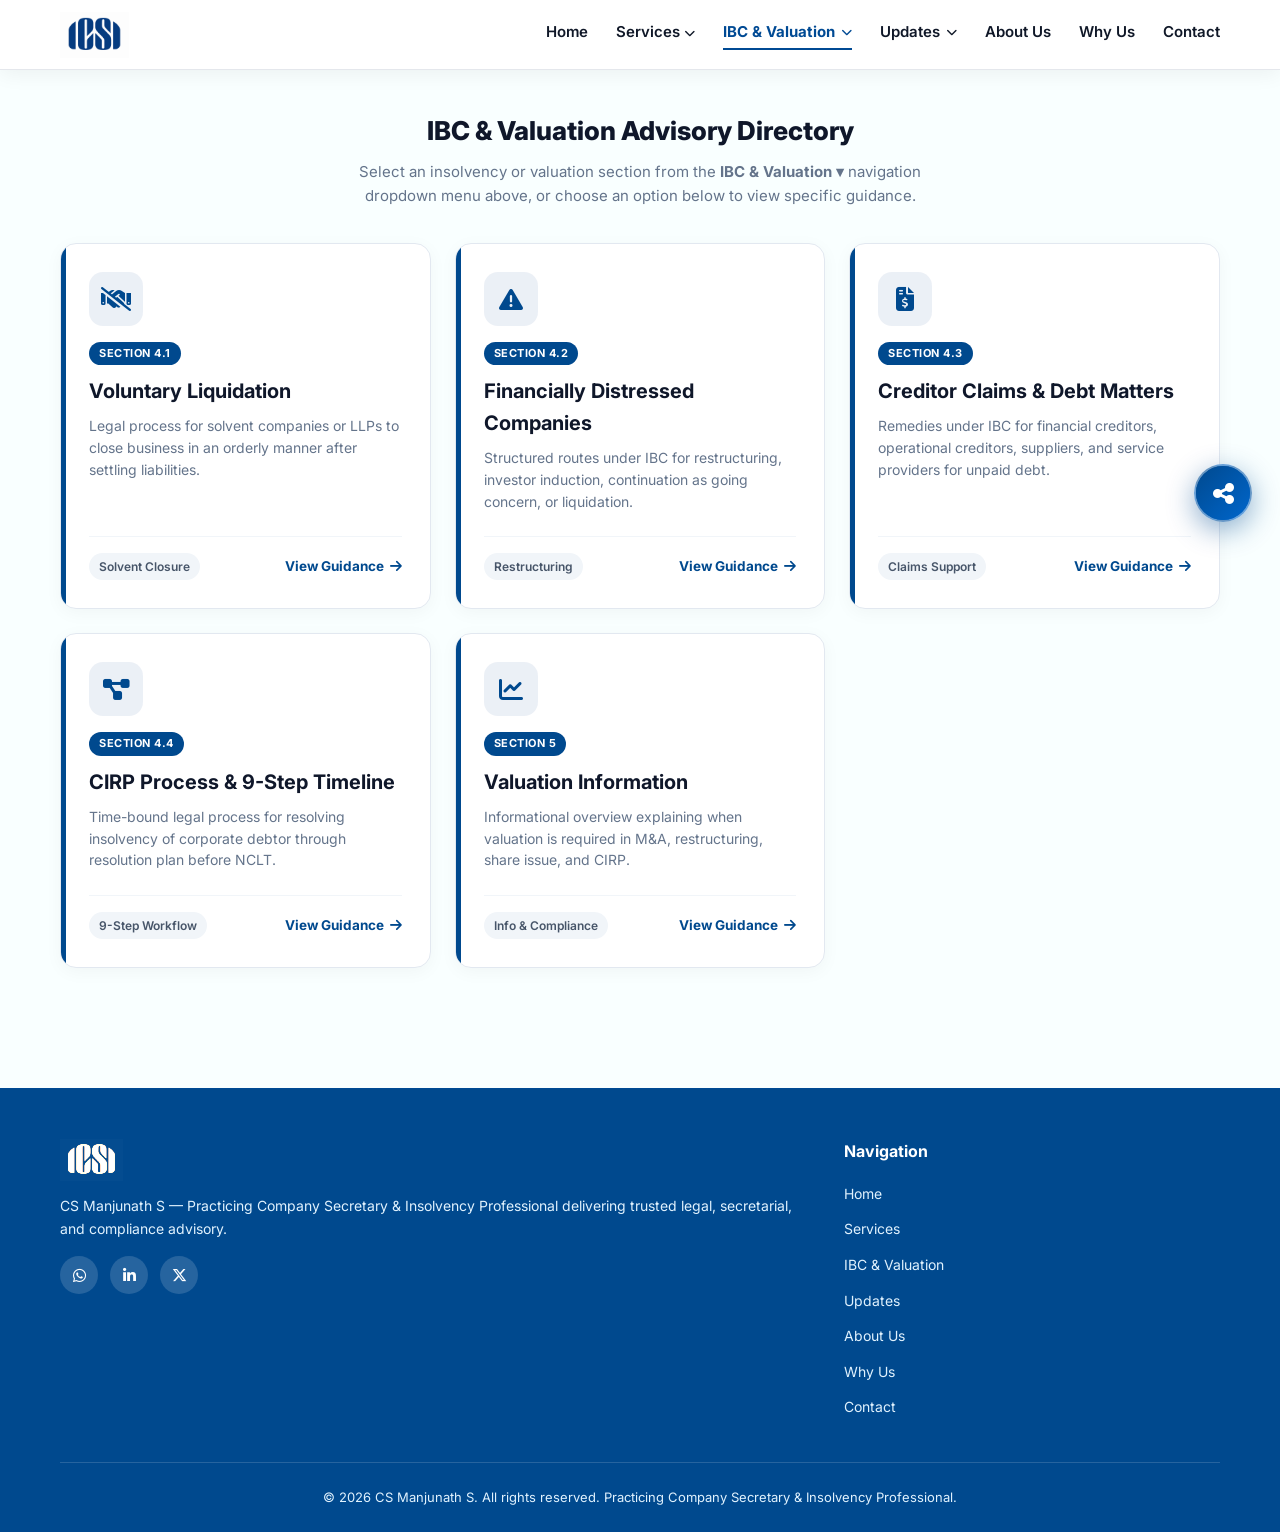
==== ibc-valuation.html @ 0bb74dea "Update About Us profile image with new professional photo and add Instagram link across floating FAB" ====
<!DOCTYPE html>
<html lang="en">
<head>
    <meta charset="UTF-8">
    <meta name="viewport" content="width=device-width, initial-scale=1.0">
    <title>IBC & Valuation | CS Manjunath S - Insolvency & Corporate Advisory</title>
    <!-- Font Awesome Icons -->
    <link rel="stylesheet" href="https://cdnjs.cloudflare.com/ajax/libs/font-awesome/6.4.0/css/all.min.css">
    <!-- Google Fonts (Inter) -->
    <link href="https://fonts.googleapis.com/css2?family=Inter:wght@400;500;600;700;800&display=swap" rel="stylesheet">
    <!-- External CSS -->
    <link rel="stylesheet" href="style.css">
</head>
<body id="top-anchor">

    <!-- Header Navigation -->
        <!-- Header Navigation -->
    <header>
        <div class="container nav-wrapper">
            <div class="logo" id="logoHomeBtn">
                <a href="index.html" id="logoLink">
                    <img src="ICSI_logo.PNG" alt="ICSI Logo" class="brand-logo-img">
                </a>
            </div>
            <ul class="nav-links" id="navLinks">
                <li><a href="index.html" class="">Home</a></li>
                <li class="nav-dropdown">
                    <a href="services.html" >Services <i class="fa-solid fa-chevron-down dropdown-arrow"></i></a>
                    <ul class="dropdown-menu">
                        <li class="has-nested">
                            <a href="services.html?part=part-1"><i class="fa-solid fa-rocket"></i> Part 1 - Start-ups and Incorporation <i class="fa-solid fa-chevron-right nested-arrow"></i></a>
                            <ul class="nested-sub-menu">
    <li><a href="services.html?part=part-1&service=sole-proprietorship">Sole Proprietorship</a></li>
    <li><a href="services.html?part=part-1&service=partnership-firm">Partnership Firm</a></li>
    <li><a href="services.html?part=part-1&service=limited-liability-partnership-llp">Limited Liability Partnership (LLP)</a></li>
    <li><a href="services.html?part=part-1&service=private-limited-company">Private Limited Company</a></li>
    <li><a href="services.html?part=part-1&service=public-limited-company">Public Limited Company</a></li>
    <li><a href="services.html?part=part-1&service=one-person-company-opc">One Person Company (OPC)</a></li>
    <li><a href="services.html?part=part-1&service=section-8-company-ngo">Section 8 Company (NGO)</a></li>
    <li><a href="services.html?part=part-1&service=trust">Trust</a></li>
    <li><a href="services.html?part=part-1&service=producer-company">PRODUCER COMPANY</a></li>
    <li><a href="services.html?part=part-1&service=indian-subsidiary-company">INDIAN SUBSIDIARY COMPANY</a></li>
</ul>

                        </li>
                        <li class="has-nested">
                            <a href="services.html?part=part-2"><i class="fa-solid fa-arrows-rotate"></i> Part 2 - Business Conversion <i class="fa-solid fa-chevron-right nested-arrow"></i></a>
                            <ul class="nested-sub-menu">
    <li><a href="services.html?part=part-2&service=proprietorship-to-opc-one-person-company">Proprietorship to OPC (One Person Company)</a></li>
    <li><a href="services.html?part=part-2&service=partnership-firm-to-llp">Partnership Firm to LLP</a></li>
    <li><a href="services.html?part=part-2&service=partnership-firm-to-private-limited-company">Partnership Firm to Private Limited Company</a></li>
    <li><a href="services.html?part=part-2&service=llp-to-private-limited-company">LLP to Private Limited Company</a></li>
    <li><a href="services.html?part=part-2&service=private-limited-company-to-public-limited-company">Private Limited Company to Public Limited Company</a></li>
</ul>

                        </li>
                        <li class="has-nested">
                            <a href="services.html?part=part-3"><i class="fa-solid fa-id-card"></i> Part 3 - Registrations <i class="fa-solid fa-chevron-right nested-arrow"></i></a>
                            <ul class="nested-sub-menu">
    <li><a href="services.html?part=part-3&service=gst-registration-including-amendments-lut">GST Registration (Including Amendments & LUT)</a></li>
    <li><a href="services.html?part=part-3&service=iec-code-import-export-code">IEC Code (Import Export Code)</a></li>
    <li><a href="services.html?part=part-3&service=trademark-registration">Trademark Registration</a></li>
    <li><a href="services.html?part=part-3&service=esi-registration">ESI Registration</a></li>
    <li><a href="services.html?part=part-3&service=pf-registration">PF Registration</a></li>
    <li><a href="services.html?part=part-3&service=professional-tax-registration">Professional Tax Registration</a></li>
    <li><a href="services.html?part=part-3&service=12a-registration">12A Registration</a></li>
    <li><a href="services.html?part=part-3&service=80g-registration">80G Registration</a></li>
    <li><a href="services.html?part=part-3&service=ngo-darpan-registration">NGO Darpan Registration</a></li>
    <li><a href="services.html?part=part-3&service=shops-establishment-registration">Shops & Establishment Registration</a></li>
    <li><a href="services.html?part=part-3&service=udyam-registration-msme">Udyam Registration (MSME)</a></li>
    <li><a href="services.html?part=part-3&service=trade-license">Trade License</a></li>
    <li><a href="services.html?part=part-3&service=legal-entity-identifier-lei">Legal Entity Identifier (LEI)</a></li>
    <li><a href="services.html?part=part-3&service=iso-registration">ISO Registration</a></li>
</ul>

                        </li>
                        <li class="has-nested">
                            <a href="services.html?part=part-4"><i class="fa-solid fa-briefcase"></i> Part 4 - Corporate Advisory Services <i class="fa-solid fa-chevron-right nested-arrow"></i></a>
                            <ul class="nested-sub-menu">
    <li><a href="services.html?part=part-4&service=secretarial-audit-legal-due-diligence">Secretarial Audit & Legal Due Diligence</a></li>
    <li><a href="services.html?part=part-4&service=board-general-meeting-advisory">Board & General Meeting Advisory</a></li>
    <li><a href="services.html?part=part-4&service=corporate-governance-policy-drafting">Corporate Governance & Policy Drafting</a></li>
</ul>

                        </li>
                        <li class="has-nested">
                            <a href="services.html?part=part-5"><i class="fa-solid fa-calendar-check"></i> Part 5 - MCA Event-Based Services <i class="fa-solid fa-chevron-right nested-arrow"></i></a>
                            <ul class="nested-sub-menu">
    <li><a href="services.html?part=part-5&service=appointment-of-director">Appointment of Director</a></li>
    <li><a href="services.html?part=part-5&service=removal-of-director">Removal of Director</a></li>
    <li><a href="services.html?part=part-5&service=auditor-appointment">Auditor Appointment</a></li>
    <li><a href="services.html?part=part-5&service=auditor-removal">Auditor Removal</a></li>
    <li><a href="services.html?part=part-5&service=annual-filing-aoc-4-mgt-7-mgt-7a">Annual Filing – AOC-4, MGT-7 & MGT-7A</a></li>
    <li><a href="services.html?part=part-5&service=increase-in-authorised-capital">Increase in Authorised Capital</a></li>
    <li><a href="services.html?part=part-5&service=dpt-3-filing">DPT-3 Filing</a></li>
    <li><a href="services.html?part=part-5&service=llp-form-11-llp-form-8">LLP Form 11 & LLP Form 8</a></li>
    <li><a href="services.html?part=part-5&service=dormant-status">Dormant Status</a></li>
    <li><a href="services.html?part=part-5&service=share-transfer-transmission">Share Transfer & Transmission</a></li>
    <li><a href="services.html?part=part-5&service=dematerialisation-demat-of-shares">Dematerialisation (Demat) of Shares</a></li>
    <li><a href="services.html?part=part-5&service=name-change-of-company">Name Change of Company</a></li>
    <li><a href="services.html?part=part-5&service=registered-office-change">Registered Office Change</a></li>
    <li><a href="services.html?part=part-5&service=din-dir-3-kyc-e-kyc">DIN & DIR-3 KYC / e-KYC</a></li>
</ul>

                        </li>
                    </ul>
                </li>
                <li class="nav-dropdown">
                    <a href="ibc-valuation.html" class="dropdown-toggle active-nav">IBC & Valuation <i class="fa-solid fa-chevron-down dropdown-arrow"></i></a>
                    <ul class="dropdown-menu">
                        <li><a href="ibc-valuation.html?sec=voluntary-liquidation"><i class="fa-solid fa-handshake-slash"></i> Voluntary Liquidation</a></li>
                        <li><a href="ibc-valuation.html?sec=distressed-companies"><i class="fa-solid fa-triangle-exclamation"></i> Financially Distressed Companies</a></li>
                        <li><a href="ibc-valuation.html?sec=creditor-claims"><i class="fa-solid fa-file-invoice-dollar"></i> Creditor Claims & Debt Matters</a></li>
                        <li><a href="ibc-valuation.html?sec=cirp-process"><i class="fa-solid fa-diagram-project"></i> CIRP Process & Timeline</a></li>
                        <li><a href="ibc-valuation.html?sec=valuation-info"><i class="fa-solid fa-chart-line"></i> Valuation Information</a></li>
                    </ul>
                </li>
                <li class="nav-dropdown">
                    <a href="updates.html" class="dropdown-toggle">Updates <i class="fa-solid fa-chevron-down dropdown-arrow"></i></a>
                    <ul class="dropdown-menu">
                        <li><a href="updates.html?cat=mca"><i class="fa-solid fa-building"></i> Companies Act & MCA Updates</a></li>
                        <li><a href="updates.html?cat=llp"><i class="fa-solid fa-handshake"></i> LLP Compliance Updates</a></li>
                        <li><a href="updates.html?cat=ibc"><i class="fa-solid fa-gavel"></i> IBC & IBBI Circulars</a></li>
                        <li><a href="updates.html?cat=rera"><i class="fa-solid fa-city"></i> RERA Updates</a></li>
                        <li><a href="updates.html?cat=annual"><i class="fa-solid fa-calendar-days"></i> Director & Annual Compliance</a></li>
                    </ul>
                </li>
                <li><a href="index.html#about">About Us</a></li>
                <li><a href="index.html#why-us">Why Us</a></li>
                <li><a href="index.html#contact">Contact</a></li>
            </ul>
            <div class="menu-toggle" id="menuToggle">
                <i class="fa-solid fa-bars"></i>
            </div>
        </div>
    </header>

    <!-- Main Content Container (No Hero Banner) -->
    <main class="container services-main-container" style="padding-top: 40px;">

        <!-- Initial IBC Section Selection Landing View -->
        <section class="initial-categories-view" id="initialIbcView">
            <div class="category-selection-header">
                <h2>IBC & Valuation Advisory Directory</h2>
                <p>Select an insolvency or valuation section from the <strong>IBC & Valuation ▾</strong> navigation dropdown menu above, or choose an option below to view specific guidance.</p>
            </div>

            <div class="category-cards-grid">
                <div class="category-select-card" data-target-ibc="voluntary-liquidation">
                    <div class="cat-card-icon"><i class="fa-solid fa-handshake-slash"></i></div>
                    <span class="cat-card-badge">Section 4.1</span>
                    <h3>Voluntary Liquidation</h3>
                    <p>Legal process for solvent companies or LLPs to close business in an orderly manner after settling liabilities.</p>
                    <div class="cat-card-action">
                        <span class="cat-count-pill">Solvent Closure</span>
                        <span class="cat-view-btn">View Guidance <i class="fa-solid fa-arrow-right"></i></span>
                    </div>
                </div>

                <div class="category-select-card" data-target-ibc="distressed-companies">
                    <div class="cat-card-icon"><i class="fa-solid fa-triangle-exclamation"></i></div>
                    <span class="cat-card-badge">Section 4.2</span>
                    <h3>Financially Distressed Companies</h3>
                    <p>Structured routes under IBC for restructuring, investor induction, continuation as going concern, or liquidation.</p>
                    <div class="cat-card-action">
                        <span class="cat-count-pill">Restructuring</span>
                        <span class="cat-view-btn">View Guidance <i class="fa-solid fa-arrow-right"></i></span>
                    </div>
                </div>

                <div class="category-select-card" data-target-ibc="creditor-claims">
                    <div class="cat-card-icon"><i class="fa-solid fa-file-invoice-dollar"></i></div>
                    <span class="cat-card-badge">Section 4.3</span>
                    <h3>Creditor Claims & Debt Matters</h3>
                    <p>Remedies under IBC for financial creditors, operational creditors, suppliers, and service providers for unpaid debt.</p>
                    <div class="cat-card-action">
                        <span class="cat-count-pill">Claims Support</span>
                        <span class="cat-view-btn">View Guidance <i class="fa-solid fa-arrow-right"></i></span>
                    </div>
                </div>

                <div class="category-select-card" data-target-ibc="cirp-process">
                    <div class="cat-card-icon"><i class="fa-solid fa-diagram-project"></i></div>
                    <span class="cat-card-badge">Section 4.4</span>
                    <h3>CIRP Process & 9-Step Timeline</h3>
                    <p>Time-bound legal process for resolving insolvency of corporate debtor through resolution plan before NCLT.</p>
                    <div class="cat-card-action">
                        <span class="cat-count-pill">9-Step Workflow</span>
                        <span class="cat-view-btn">View Guidance <i class="fa-solid fa-arrow-right"></i></span>
                    </div>
                </div>

                <div class="category-select-card" data-target-ibc="valuation-info">
                    <div class="cat-card-icon"><i class="fa-solid fa-chart-line"></i></div>
                    <span class="cat-card-badge">Section 5</span>
                    <h3>Valuation Information</h3>
                    <p>Informational overview explaining when valuation is required in M&A, restructuring, share issue, and CIRP.</p>
                    <div class="cat-card-action">
                        <span class="cat-count-pill">Info & Compliance</span>
                        <span class="cat-view-btn">View Guidance <i class="fa-solid fa-arrow-right"></i></span>
                    </div>
                </div>
            </div>
        </section>

        <!-- Selected IBC Section View Container -->
        <div class="category-services-wrapper" id="ibcServicesWrapper">
            <div class="category-nav-bar-top" id="ibcNavTop" style="display:none; margin-bottom: 24px;">
                <button class="btn btn-outline" id="backToIbcCategoriesBtn">
                    <i class="fa-solid fa-arrow-left"></i> View All IBC & Valuation Sections
                </button>
            </div>

            <!-- 4.1 Voluntary Liquidation -->
            <section class="ibc-card-section ibc-view-group" id="voluntary-liquidation" style="display: none;">
                <div class="ibc-section-header">
                    <div class="ibc-icon-box"><i class="fa-solid fa-handshake-slash"></i></div>
                    <div>
                        <span class="part-badge-tag">Section 4.1</span>
                        <h2>Voluntary Liquidation</h2>
                        <p>Voluntary liquidation is a legal process through which a solvent company or LLP may close its business in an orderly manner after settling or making provision for its liabilities.</p>
                    </div>
                </div>

                <div class="ibc-content-box">
                    <h4><i class="fa-solid fa-user-shield"></i> Professional Support May Include:</h4>
                    <ul class="ibc-feature-list">
                        <li><i class="fa-solid fa-circle-check"></i> Preliminary review of the entity and its financial position</li>
                        <li><i class="fa-solid fa-circle-check"></i> Review of assets, liabilities and creditor information</li>
                        <li><i class="fa-solid fa-circle-check"></i> Preparation of Board, members and statutory documents</li>
                        <li><i class="fa-solid fa-circle-check"></i> Drafting of resolutions and declarations</li>
                        <li><i class="fa-solid fa-circle-check"></i> Conduct and process support in accordance with the applicable framework</li>
                        <li><i class="fa-solid fa-circle-check"></i> Assistance until dissolution and closure</li>
                    </ul>
                    <div class="ibc-action-bar">
                        <a href="https://wa.me/919964307595?text=Hello%20Sir,%20I%20visited%20your%20website%20and%20would%20like%20assistance%20regarding%20Voluntary%20Liquidation.%20Kindly%20contact%20me." target="_blank" class="btn btn-whatsapp">
                            <i class="fa-brands fa-whatsapp"></i> Inquire on WhatsApp
                        </a>
                    </div>
                </div>
            </section>

            <!-- 4.2 Financially Distressed Companies -->
            <section class="ibc-card-section ibc-view-group" id="distressed-companies" style="display: none;">
                <div class="ibc-section-header">
                    <div class="ibc-icon-box"><i class="fa-solid fa-triangle-exclamation"></i></div>
                    <div>
                        <span class="part-badge-tag">Section 4.2</span>
                        <h2>Financially Distressed Companies</h2>
                        <p>A company may face financial distress because of business losses, loan defaults, poor cash flow, unpaid creditors or operational difficulties. The IBC framework may provide a structured route for resolution, restructuring, induction of investors, continuation as a going concern or orderly liquidation.</p>
                    </div>
                </div>

                <div class="ibc-content-box">
                    <h4><i class="fa-solid fa-user-shield"></i> Professional Support May Include:</h4>
                    <ul class="ibc-feature-list">
                        <li><i class="fa-solid fa-circle-check"></i> Preliminary review of the financial position</li>
                        <li><i class="fa-solid fa-circle-check"></i> Review of debts, defaults and corporate records</li>
                        <li><i class="fa-solid fa-circle-check"></i> Assistance during the insolvency-resolution process</li>
                        <li><i class="fa-solid fa-circle-check"></i> Coordination with creditors and stakeholders</li>
                        <li><i class="fa-solid fa-circle-check"></i> Corporate-compliance support during and after resolution</li>
                    </ul>
                    <div class="ibc-action-bar">
                        <a href="https://wa.me/919964307595?text=Hello%20Sir,%20I%20visited%20your%20website%20and%20would%20like%20assistance%20regarding%20Financially%20Distressed%20Companies.%20Kindly%20contact%20me." target="_blank" class="btn btn-whatsapp">
                            <i class="fa-brands fa-whatsapp"></i> Inquire on WhatsApp
                        </a>
                    </div>
                </div>
            </section>

            <!-- 4.3 Creditor Claims and Corporate Debt Matters -->
            <section class="ibc-card-section ibc-view-group" id="creditor-claims" style="display: none;">
                <div class="ibc-section-header">
                    <div class="ibc-icon-box"><i class="fa-solid fa-file-invoice-dollar"></i></div>
                    <div>
                        <span class="part-badge-tag">Section 4.3</span>
                        <h2>Creditor Claims and Corporate Debt Matters</h2>
                        <p>Eligible financial creditors, operational creditors, suppliers and service providers may examine remedies under the IBC when a corporate debt remains unpaid. Applicability depends on the nature of debt, default, documents, disputes and legal requirements.</p>
                    </div>
                </div>

                <div class="ibc-content-box">
                    <h4><i class="fa-solid fa-user-shield"></i> Professional Support May Include:</h4>
                    <ul class="ibc-feature-list">
                        <li><i class="fa-solid fa-circle-check"></i> Review of agreements, invoices, ledgers and correspondence</li>
                        <li><i class="fa-solid fa-circle-check"></i> Examination of debt and default records</li>
                        <li><i class="fa-solid fa-circle-check"></i> Assistance with demand-related documentation</li>
                        <li><i class="fa-solid fa-circle-check"></i> Preparation and verification of creditor claims</li>
                        <li><i class="fa-solid fa-circle-check"></i> Process support for insolvency applications</li>
                        <li><i class="fa-solid fa-circle-check"></i> Assistance with settlement or withdrawal documentation</li>
                    </ul>
                    <div class="ibc-action-bar">
                        <a href="https://wa.me/919964307595?text=Hello%20Sir,%20I%20visited%20your%20website%20and%20would%20like%20assistance%20regarding%20Creditor%20Claims%20and%20Corporate%20Debt%20Matters.%20Kindly%20contact%20me." target="_blank" class="btn btn-whatsapp">
                            <i class="fa-brands fa-whatsapp"></i> Inquire on WhatsApp
                        </a>
                    </div>
                </div>
            </section>

            <!-- 4.4 Corporate Insolvency Resolution Process (CIRP) -->
            <section class="ibc-card-section ibc-view-group" id="cirp-process" style="display: none;">
                <div class="ibc-section-header">
                    <div class="ibc-icon-box"><i class="fa-solid fa-diagram-project"></i></div>
                    <div>
                        <span class="part-badge-tag">Section 4.4</span>
                        <h2>Corporate Insolvency Resolution Process (CIRP)</h2>
                        <p>CIRP is a time-bound legal process for resolving the insolvency of a corporate debtor through a resolution plan, restructuring or other lawful outcome. Where resolution is unsuccessful, liquidation may follow.</p>
                    </div>
                </div>

                <div class="ibc-content-box">
                    <h4><i class="fa-solid fa-user-shield"></i> Professional Support May Include:</h4>
                    <ul class="ibc-feature-list" style="margin-bottom: 24px;">
                        <li><i class="fa-solid fa-circle-check"></i> Preliminary case and document review</li>
                        <li><i class="fa-solid fa-circle-check"></i> Compilation of supporting records</li>
                        <li><i class="fa-solid fa-circle-check"></i> Application and reply documentation support</li>
                        <li><i class="fa-solid fa-circle-check"></i> Preparation and verification of creditor claims</li>
                        <li><i class="fa-solid fa-circle-check"></i> Assistance to corporate debtors, creditors and stakeholders</li>
                        <li><i class="fa-solid fa-circle-check"></i> Corporate and ROC compliance support after resolution</li>
                    </ul>

                    <h4 style="margin-bottom: 16px; color: var(--blue-primary);"><i class="fa-solid fa-timeline"></i> Brief CIRP Steps Overview:</h4>
                    <div class="cirp-timeline">
                        <div class="timeline-step">
                            <div class="step-number">1</div>
                            <div class="step-content">
                                <h5>Identification of Debt & Default</h5>
                                <p>Verification of financial or operational debt default and legal eligibility.</p>
                            </div>
                        </div>
                        <div class="timeline-step">
                            <div class="step-number">2</div>
                            <div class="step-content">
                                <h5>Issue of Demand Notice</h5>
                                <p>Issuance of statutory Form 3/Form 4 demand notice by operational creditor, where applicable.</p>
                            </div>
                        </div>
                        <div class="timeline-step">
                            <div class="step-number">3</div>
                            <div class="step-content">
                                <h5>Application Filing before NCLT</h5>
                                <p>Preparation and filing of CIRP application under Section 7, 9 or 10 before NCLT bench.</p>
                            </div>
                        </div>
                        <div class="timeline-step">
                            <div class="step-number">4</div>
                            <div class="step-content">
                                <h5>Admission & IRP Appointment</h5>
                                <p>Order of admission by NCLT, initiation of moratorium, and appointment of Interim Resolution Professional (IRP).</p>
                            </div>
                        </div>
                        <div class="timeline-step">
                            <div class="step-number">5</div>
                            <div class="step-content">
                                <h5>Public Announcement & Claims</h5>
                                <p>Public announcement inviting claims from financial, operational, employee, and statutory creditors.</p>
                            </div>
                        </div>
                        <div class="timeline-step">
                            <div class="step-number">6</div>
                            <div class="step-content">
                                <h5>Constitution of CoC</h5>
                                <p>Verification of claims and formal constitution of the Committee of Creditors (CoC).</p>
                            </div>
                        </div>
                        <div class="timeline-step">
                            <div class="step-number">7</div>
                            <div class="step-content">
                                <h5>Invitation of Resolution Plans</h5>
                                <p>Issuance of Expression of Interest (EOI) and evaluation of resolution plans submitted by prospective resolution applicants.</p>
                            </div>
                        </div>
                        <div class="timeline-step">
                            <div class="step-number">8</div>
                            <div class="step-content">
                                <h5>Approval of Resolution Plan</h5>
                                <p>Voting and approval of resolution plan by CoC, followed by sanction from Adjudicating Authority (NCLT).</p>
                            </div>
                        </div>
                        <div class="timeline-step">
                            <div class="step-number">9</div>
                            <div class="step-content">
                                <h5>Liquidation (Where Applicable)</h5>
                                <p>Initiation of liquidation process if resolution plan is not approved or is unsuccessful.</p>
                            </div>
                        </div>
                    </div>

                    <div class="ibc-action-bar" style="margin-top: 24px;">
                        <a href="https://wa.me/919964307595?text=Hello%20Sir,%20I%20visited%20your%20website%20and%20would%20like%20assistance%20regarding%20Corporate%20Insolvency%20Resolution%20Process%20(CIRP).%20Kindly%20contact%20me." target="_blank" class="btn btn-whatsapp">
                            <i class="fa-brands fa-whatsapp"></i> Inquire on WhatsApp
                        </a>
                    </div>
                </div>
            </section>

            <!-- 5. Valuation - Information Only -->
            <section class="ibc-card-section ibc-view-group" id="valuation-info" style="display: none;">
                <div class="ibc-section-header">
                    <div class="ibc-icon-box"><i class="fa-solid fa-chart-line"></i></div>
                    <div>
                        <span class="part-badge-tag">Section 5</span>
                        <h2>Valuation — Information Only</h2>
                        <p>Valuation helps determine the reasonable value of a business, shares, securities or assets for legal, financial and commercial decision-making. It may be relevant in insolvency, liquidation, restructuring, fundraising, issue or transfer of shares, mergers, acquisitions, joint ventures, business expansion and investor induction.</p>
                    </div>
                </div>

                <div class="ibc-content-box">
                    <h4><i class="fa-solid fa-list-check"></i> Situations Where Valuation May Be Required:</h4>
                    <ul class="ibc-feature-grid">
                        <li><i class="fa-solid fa-angle-right bullet-icon"></i> Corporate Insolvency Resolution Process</li>
                        <li><i class="fa-solid fa-angle-right bullet-icon"></i> Liquidation and voluntary liquidation</li>
                        <li><i class="fa-solid fa-angle-right bullet-icon"></i> Sale or realisation of assets</li>
                        <li><i class="fa-solid fa-angle-right bullet-icon"></i> Evaluation of resolution plans</li>
                        <li><i class="fa-solid fa-angle-right bullet-icon"></i> Business restructuring</li>
                        <li><i class="fa-solid fa-angle-right bullet-icon"></i> Merger or acquisition</li>
                        <li><i class="fa-solid fa-angle-right bullet-icon"></i> Issue or transfer of shares</li>
                        <li><i class="fa-solid fa-angle-right bullet-icon"></i> Preferential allotment and private placement</li>
                        <li><i class="fa-solid fa-angle-right bullet-icon"></i> Start-up fundraising and investor induction</li>
                        <li><i class="fa-solid fa-angle-right bullet-icon"></i> Business expansion and joint ventures</li>
                        <li><i class="fa-solid fa-angle-right bullet-icon"></i> Promoter or shareholder restructuring</li>
                    </ul>

                    <!-- Mandatory Compliance Box -->
                    <div class="compliance-disclaimer-box">
                        <div class="disclaimer-header">
                            <i class="fa-solid fa-shield-halved"></i>
                            <h5>Mandatory Compliance Notice</h5>
                        </div>
                        <p>This section is provided strictly for general informational purposes. The website does not state or imply that CS Manjunath S is a Registered Valuer, undertakes statutory valuation, prepares valuation reports, certifies value, or offers valuation as an independent professional service.</p>
                    </div>

                    <div class="ibc-action-bar" style="margin-top: 24px;">
                        <a href="https://wa.me/919964307595?text=Hello%20Sir,%20I%20visited%20your%20website%20and%20would%20like%20assistance%20regarding%20Applicable%20Corporate%20Process.%20Kindly%20contact%20me." target="_blank" class="btn btn-whatsapp" style="background: var(--blue-primary); border-color: var(--blue-primary);">
                            <i class="fa-brands fa-whatsapp"></i> Enquire About the Applicable Corporate Process
                        </a>
                    </div>
                </div>
            </section>
        </div>

    </main>

    <!-- Footer -->
    <footer>
        <div class="container">
            <div class="footer-grid">
                <div class="footer-brand">
                    <img src="ICSI_logo.PNG" alt="ICSI Logo" class="footer-logo-img">
                    <p style="margin-top: 14px;">CS Manjunath S — Practicing Company Secretary & Insolvency Professional delivering trusted legal, secretarial, and compliance advisory.</p>
                    <div class="social-links">
                        <a href="https://wa.me/919964307595?text=Hello%20Sir,%20I%20visited%20your%20website%20and%20would%20like%20assistance.%20Kindly%20contact%20me." target="_blank" class="social-icon" title="WhatsApp"><i class="fa-brands fa-whatsapp"></i></a>
                        <a href="#" class="social-icon" title="LinkedIn"><i class="fa-brands fa-linkedin-in"></i></a>
                        <a href="#" class="social-icon" title="Twitter"><i class="fa-brands fa-x-twitter"></i></a>
                    </div>
                </div>

                <div>
                    <h4 style="margin-bottom: 16px; font-size: 16px; text-align: left; color: white;">Navigation</h4>
                    <ul class="footer-links">
                        <li><a href="index.html">Home</a></li>
                        <li><a href="services.html">Services</a></li>
                        <li><a href="ibc-valuation.html">IBC & Valuation</a></li>
                        <li><a href="updates.html">Updates</a></li>
                        <li><a href="index.html#about">About Us</a></li>
                        <li><a href="index.html#why-us">Why Us</a></li>
                        <li><a href="index.html#contact">Contact</a></li>
                    </ul>
                </div>
            </div>

            <div class="footer-bottom">
                &copy; 2026 CS Manjunath S. All rights reserved. Practicing Company Secretary & Insolvency Professional.
            </div>
        </div>
    </footer>

    <!-- Floating Social Media FAB Popup -->
    <div class="social-fab-container" id="socialFab">
        <div class="social-fab-items" id="socialFabItems">
            <a href="https://wa.me/919964307595?text=Hello%20Sir,%20I%20visited%20your%20website%20and%20would%20like%20assistance.%20Kindly%20contact%20me." target="_blank" class="fab-item fab-whatsapp" title="WhatsApp">
                <i class="fa-brands fa-whatsapp"></i>
            </a>
            <a href="https://www.instagram.com/manjuacs33?igsh=MTY2Y3MxbTcycDkwYg==" target="_blank" class="fab-item fab-instagram" title="Instagram"><i class="fa-brands fa-instagram"></i></a>
            <a href="#" class="fab-item fab-facebook" title="Facebook"><i class="fa-brands fa-facebook-f"></i></a>
            <a href="#" class="fab-item fab-linkedin" title="LinkedIn"><i class="fa-brands fa-linkedin-in"></i></a>
            <a href="#" class="fab-item fab-youtube" title="YouTube"><i class="fa-brands fa-youtube"></i></a>
            <a href="#" class="fab-item fab-x" title="X (Twitter)"><i class="fa-brands fa-x-twitter"></i></a>
        </div>
        <button class="fab-toggle" id="fabToggleBtn" aria-label="Social Media Links">
            <i class="fa-solid fa-share-nodes fab-icon-open"></i>
            <i class="fa-solid fa-xmark fab-icon-close"></i>
        </button>
    </div>

    <!-- WhatsApp Quick Enquiry Form Modal -->
    <div class="modal-overlay" id="whatsappModal">
        <div class="modal-card">
            <button class="modal-close-btn" id="closeModalBtn">&times;</button>
            <div class="modal-header">
                <i class="fa-brands fa-whatsapp modal-wa-icon"></i>
                <h3>Quick WhatsApp Enquiry</h3>
                <p>Fill out the form below to connect directly with CS Manjunath S</p>
            </div>
            <form id="whatsappForm">
                <div class="form-group">
                    <label for="waName">Full Name *</label>
                    <input type="text" id="waName" placeholder="Enter your full name" required>
                </div>
                <div class="form-group">
                    <label for="waMobile">Mobile Number *</label>
                    <input type="tel" id="waMobile" placeholder="Enter 10-digit mobile number" required>
                </div>
                <div class="form-group">
                    <label for="waEmail">Email Address</label>
                    <input type="email" id="waEmail" placeholder="Enter your email address">
                </div>
                <div class="form-group">
                    <label for="waService">Service Required *</label>
                    <select id="waService" required>
                        <option value="Start-ups and Incorporation">Start-ups & Incorporation</option>
                        <option value="Business Conversion">Business Conversion</option>
                        <option value="Statutory Registrations">Statutory Registrations</option>
                        <option value="Corporate & Special Advisory">Corporate & Special Advisory</option>
                        <option value="MCA & Event-Based Services">MCA & Event-Based Services</option>
                        <option value="IBC & Insolvency Advisory">IBC & Insolvency Advisory</option>
                    </select>
                </div>
                <div class="form-group">
                    <label for="waMessage">Message / Enquiry Details</label>
                    <textarea id="waMessage" rows="3" placeholder="Briefly describe your query or requirement..."></textarea>
                </div>
                <button type="submit" class="btn btn-whatsapp modal-submit-btn">
                    <i class="fa-brands fa-whatsapp"></i> Send Through WhatsApp
                </button>
            </form>
        </div>
    </div>

    <!-- Back to Top Button -->
    <a href="#top-anchor" id="backToTopBtn" class="back-to-top-btn" title="Back to Top"><i class="fa-solid fa-arrow-up"></i></a>

    <!-- External JavaScript -->
    <script src="script.js"></script>
</body>
</html>
---- style.css ----
:root {
            --blue-primary: #00498E;
            --blue-accent: #004A94;
            --blue-hover: #003366;
            --bg-tint: #F9FFFF;
            --bg-white: #FFFFFF;
            --text-dark: #101828;
            --text-muted: #64748B;
            --border-color: #E4E7EC;
            --header-height: 70px;
            --shadow-subtle: 0 4px 14px rgba(0, 0, 0, 0.04);
            --shadow-premium: 0 10px 30px rgba(0, 73, 142, 0.08);
            --shadow-hover: 0 16px 36px rgba(0, 73, 142, 0.14);
        }

        * {
            box-sizing: border-box;
            margin: 0;
            padding: 0;
            font-family: 'Inter', -apple-system, BlinkMacSystemFont, sans-serif;
            -webkit-backface-visibility: hidden;
            backface-visibility: hidden;
        }

        /* Smooth Native Scrolling */
        html {
            scroll-behavior: smooth;
        }

        body {
            background-color: var(--bg-tint);
            color: var(--text-dark);
            line-height: 1.6;
            -webkit-font-smoothing: antialiased;
            overflow-x: hidden;
        }

        a {
            text-decoration: none;
            color: inherit;
        }

        img {
            max-width: 100%;
            height: auto;
            display: block;
        }

        h1, h2, h3, h4 {
            text-align: center;
        }

        /* --- Container Layout --- */
        .container {
            max-width: 1200px;
            margin: 0 auto;
            padding: 0 20px;
        }

        /* Section Offset Targeting for Sticky Header Alignment */
        section, .content-section {
            scroll-margin-top: var(--header-height);
        }

        /* Home Scroll Target Fixed to Zero Top Offset */
        #top-anchor {
            scroll-margin-top: 0px;
        }

        /* --- Header Navigation --- */
        header {
            background-color: var(--bg-white);
            position: sticky;
            top: 0;
            z-index: 1000;
            box-shadow: 0 4px 20px rgba(0, 0, 0, 0.06);
            border-bottom: 1px solid var(--border-color);
            height: var(--header-height);
            transform: translateZ(0);
        }

        .nav-wrapper {
            display: flex;
            justify-content: space-between;
            align-items: center;
            height: 100%;
        }

        .logo {
            display: flex;
            align-items: center;
            cursor: pointer;
        }

        .brand-logo-img {
            height: 46px;
            width: auto;
            object-fit: contain;
            mix-blend-mode: multiply;
            transition: transform 0.2s ease;
        }

        .brand-logo-img:hover {
            transform: scale(1.02);
        }

        .nav-links {
            display: none;
            gap: 28px;
            list-style: none;
        }

        .nav-links.active-mobile {
            display: flex !important;
            flex-direction: column;
            position: absolute;
            top: var(--header-height);
            left: 0;
            width: 100%;
            background: var(--bg-white);
            padding: 20px;
            box-shadow: 0 10px 24px rgba(0,0,0,0.12);
            border-bottom: 1px solid var(--border-color);
        }

        .nav-links a {
            font-size: 15px;
            font-weight: 600;
            color: var(--text-dark);
            transition: color 0.2s;
        }

        .nav-links a:hover {
            color: var(--blue-primary);
        }

        .menu-toggle {
            font-size: 24px;
            color: var(--blue-primary);
            cursor: pointer;
            display: block;
        }

        /* --- Dissolving Hero Carousel --- */
        .hero-slider-wrapper {
            position: relative;
            background-color: #000;
            overflow: hidden;
            width: 100%;
            height: 520px;
            box-shadow: inset 0 -10px 20px rgba(0,0,0,0.2);
        }

        .slider-track {
            position: relative;
            width: 100%;
            height: 100%;
        }

        .slide {
            position: absolute;
            top: 0;
            left: 0;
            width: 100%;
            height: 100%;
            padding: 80px 0;
            background-size: cover;
            background-position: center;
            display: flex;
            align-items: center;
            opacity: 0;
            visibility: hidden;
            z-index: 1;
            transition: opacity 0.8s ease-in-out, visibility 0.8s ease-in-out;
            will-change: opacity, visibility;
        }

        .slide.active-slide {
            opacity: 1;
            visibility: visible;
            z-index: 5;
        }

        /* Overlays */
        .slide-1 {
            background-image: linear-gradient(rgba(0, 0, 0, 0.55), rgba(0, 0, 0, 0.70)), url('https://images.unsplash.com/photo-1486406146926-c627a92ad1ab?auto=format&fit=crop&w=1200&q=80');
        }

        .slide-2 {
            background-image: linear-gradient(rgba(0, 0, 0, 0.55), rgba(0, 0, 0, 0.70)), url('https://images.unsplash.com/photo-1497366216548-37526070297c?auto=format&fit=crop&w=1200&q=80');
        }

        .slide-3 {
            background-image: linear-gradient(rgba(0, 0, 0, 0.55), rgba(0, 0, 0, 0.70)), url('https://images.unsplash.com/photo-1454165804606-c3d57bc86b40?auto=format&fit=crop&w=1200&q=80');
        }

        .slide-4 {
            background-image: linear-gradient(rgba(0, 0, 0, 0.55), rgba(0, 0, 0, 0.70)), url('https://images.unsplash.com/photo-1507679799987-c73779587ccf?auto=format&fit=crop&w=1200&q=80');
        }

        .hero-content {
            max-width: 800px;
            margin: 0 auto;
            text-align: center;
            color: var(--bg-white);
        }

        .hero-content h1 {
            font-size: 38px;
            font-weight: 800;
            line-height: 1.25;
            margin-bottom: 20px;
            color: var(--bg-white);
            text-shadow: 0 2px 10px rgba(0, 0, 0, 0.4);
        }

        .hero-content p {
            font-size: 16px;
            color: #E2E8F0;
            margin-bottom: 32px;
            line-height: 1.6;
            text-shadow: 0 1px 5px rgba(0, 0, 0, 0.3);
        }

        .hero-buttons {
            display: flex;
            flex-direction: column;
            gap: 16px;
            justify-content: center;
            margin-bottom: 30px;
        }

        .btn {
            display: inline-flex;
            align-items: center;
            justify-content: center;
            gap: 10px;
            padding: 14px 28px;
            border-radius: 8px;
            font-size: 15px;
            font-weight: 600;
            text-align: center;
            cursor: pointer;
            transition: transform 0.2s ease, background-color 0.2s ease, box-shadow 0.2s ease;
            will-change: transform;
        }

        .btn-primary {
            background-color: var(--blue-accent);
            color: var(--bg-white);
            border: 2px solid var(--blue-accent);
            box-shadow: 0 6px 16px rgba(0, 74, 148, 0.35);
        }

        .btn-primary:hover {
            background-color: var(--blue-hover);
            border-color: var(--blue-hover);
            transform: translateY(-2px);
            box-shadow: 0 10px 22px rgba(0, 74, 148, 0.45);
        }

        .btn-secondary {
            background-color: rgba(255, 255, 255, 0.12);
            color: var(--bg-white);
            border: 2px solid rgba(255, 255, 255, 0.35);
            backdrop-filter: blur(6px);
        }

        .btn-secondary:hover {
            background-color: rgba(255, 255, 255, 0.25);
            transform: translateY(-2px);
        }

        .btn-whatsapp {
            background-color: var(--blue-primary);
            color: var(--bg-white);
            border: 2px solid var(--blue-primary);
            font-weight: 700;
            box-shadow: 0 6px 16px rgba(0, 73, 142, 0.35);
        }

        .btn-whatsapp:hover {
            background-color: var(--blue-hover);
            border-color: var(--blue-hover);
            transform: translateY(-2px);
            box-shadow: 0 10px 22px rgba(0, 73, 142, 0.45);
        }

        .btn-outline {
            background-color: transparent;
            color: var(--blue-primary);
            border: 1px solid var(--border-color);
            padding: 10px 20px;
            font-size: 14px;
            border-radius: 8px;
            font-weight: 600;
            transition: all 0.2s ease;
        }

        .btn-outline:hover {
            background-color: var(--blue-primary);
            color: white;
            border-color: var(--blue-primary);
            box-shadow: 0 4px 12px rgba(0, 73, 142, 0.2);
        }

        /* Carousel Indicator Dots */
        .slider-controls {
            position: absolute;
            bottom: 24px;
            left: 50%;
            transform: translateX(-50%);
            display: flex;
            gap: 10px;
            align-items: center;
            z-index: 10;
        }

        .dot {
            width: 10px;
            height: 10px;
            border-radius: 50%;
            background-color: rgba(255, 255, 255, 0.4);
            cursor: pointer;
            transition: all 0.3s ease;
        }

        .dot.active {
            width: 12px;
            height: 12px;
            background-color: #FF6B00;
            box-shadow: 0 0 8px rgba(255, 107, 0, 0.6);
        }

        /* Floating Brand Blue WhatsApp Button */
        .floating-whatsapp {
            position: fixed;
            bottom: 24px;
            right: 24px;
            width: 58px;
            height: 58px;
            background-color: var(--blue-primary);
            border: 2px solid var(--bg-white);
            border-radius: 50%;
            display: flex;
            align-items: center;
            justify-content: center;
            color: white;
            font-size: 28px;
            box-shadow: 0 8px 24px rgba(0, 73, 142, 0.35);
            cursor: pointer;
            z-index: 999;
            transition: transform 0.25s cubic-bezier(0.175, 0.885, 0.32, 1.275), background-color 0.2s ease;
            will-change: transform;
        }

        .floating-whatsapp:hover {
            transform: scale(1.08) translateY(-2px);
            background-color: var(--blue-hover);
        }

        /* --- Core Services Section --- */
        .core-services-section {
            padding: 45px 0 55px;
            background-color: var(--bg-white);
            border-bottom: 1px solid var(--border-color);
        }

        .section-header-subtitle {
            font-size: 15px;
            color: var(--text-muted);
            text-align: center;
            max-width: 650px;
            margin: 8px auto 30px;
            line-height: 1.5;
        }

        .services-card-grid {
            display: grid;
            grid-template-columns: 1fr;
            gap: 20px;
        }

        .service-card {
            background-color: var(--bg-tint);
            border-radius: 16px;
            padding: 28px 20px;
            text-align: center;
            border: 1px solid var(--border-color);
            box-shadow: var(--shadow-subtle);
            display: flex;
            flex-direction: column;
            align-items: center;
            transition: transform 0.25s ease, box-shadow 0.25s ease, border-color 0.25s ease;
            will-change: transform;
        }

        .service-card:hover {
            transform: translateY(-5px);
            box-shadow: var(--shadow-hover);
            border-color: rgba(0, 73, 142, 0.2);
        }

        .service-card .service-icon-box {
            width: 60px;
            height: 60px;
            background-color: var(--blue-primary);
            color: white;
            border-radius: 50%;
            display: flex;
            align-items: center;
            justify-content: center;
            font-size: 24px;
            margin-bottom: 16px;
            box-shadow: 0 6px 16px rgba(0, 73, 142, 0.25);
        }

        .service-card h4 {
            font-size: 19px;
            color: #0F2C59;
            font-weight: 800;
            margin-bottom: 8px;
        }

        .service-card p {
            font-size: 14px;
            color: var(--text-muted);
            margin-bottom: 18px;
            line-height: 1.5;
            max-width: 100%;
        }

        /* --- Main Profile Section --- */
        .profile-section {
            padding: 50px 0;
            background-color: var(--bg-tint);
            border-bottom: 1px solid var(--border-color);
        }

        .profile-flex {
            display: flex;
            flex-direction: column;
            gap: 30px;
            align-items: center;
        }

        .profile-image {
            border-radius: 16px;
            overflow: hidden;
            box-shadow: var(--shadow-premium);
            border: 1px solid var(--border-color);
            transition: transform 0.3s ease, box-shadow 0.3s ease;
            max-height: 380px;
            width: 100%;
            will-change: transform;
        }

        .profile-image img {
            width: 100%;
            height: 100%;
            max-height: 380px;
            object-fit: cover;
            object-position: top center;
        }

        .profile-image:hover {
            transform: translateY(-4px);
            box-shadow: var(--shadow-hover);
        }

        .profile-info h2 {
            font-size: 32px;
            color: var(--blue-primary);
            margin-bottom: 14px;
            font-weight: 800;
        }

        .profile-info p {
            font-size: 15px;
            color: var(--text-muted);
            margin-bottom: 16px;
            line-height: 1.6;
        }

        .bullet-list {
            list-style: none;
            margin-bottom: 20px;
        }

        .bullet-list li {
            position: relative;
            padding-left: 24px;
            font-size: 15px;
            color: var(--text-dark);
            margin-bottom: 10px;
            line-height: 1.5;
        }

        .bullet-list li::before {
            content: "•";
            color: var(--blue-primary);
            font-weight: bold;
            font-size: 22px;
            position: absolute;
            left: 0;
            top: -3px;
        }

        .profile-btn-wrapper {
            display: flex;
            justify-content: center;
        }

        /* --- Why Choose Us Section --- */
        .why-choose-section {
            padding: 60px 0;
            background-color: var(--bg-white);
        }

        .category-eyebrow {
            font-size: 13px;
            font-weight: 800;
            letter-spacing: 1px;
            color: var(--blue-primary);
            text-transform: uppercase;
            text-align: center;
            margin-bottom: 6px;
        }

        .why-choose-grid {
            display: grid;
            grid-template-columns: 1fr;
            gap: 24px;
            margin-top: 30px;
        }

        .why-card {
            background-color: var(--bg-tint);
            border-radius: 16px;
            padding: 32px 28px;
            border: 1px solid var(--border-color);
            box-shadow: var(--shadow-subtle);
            text-align: left;
            transition: transform 0.25s ease, box-shadow 0.25s ease;
            will-change: transform;
        }

        .why-card:hover {
            transform: translateY(-4px);
            box-shadow: var(--shadow-hover);
        }

        .why-card .why-icon-box {
            width: 54px;
            height: 54px;
            background-color: var(--blue-primary);
            color: white;
            border-radius: 14px;
            display: flex;
            align-items: center;
            justify-content: center;
            font-size: 22px;
            margin-bottom: 20px;
            box-shadow: 0 4px 12px rgba(0, 73, 142, 0.22);
        }

        .why-card h4 {
            font-size: 20px;
            color: #0F2C59;
            font-weight: 800;
            text-align: left;
            margin-bottom: 10px;
        }

        .why-card p {
            font-size: 14px;
            color: var(--text-muted);
            line-height: 1.65;
        }

        /* --- 2x2 Feature Grid Badges --- */
        .feature-grid-section {
            padding: 50px 0 60px;
            background-color: var(--bg-tint);
        }

        .feature-grid {
            display: grid;
            grid-template-columns: 1fr;
            gap: 24px;
        }

        .feature-card {
            background: var(--bg-white);
            border-radius: 16px;
            padding: 32px 24px;
            text-align: center;
            border: 1px solid rgba(228, 231, 236, 0.9);
            box-shadow: var(--shadow-subtle);
            transition: transform 0.25s ease, box-shadow 0.25s ease;
            will-change: transform;
        }

        .feature-card:hover {
            transform: translateY(-4px);
            box-shadow: var(--shadow-hover);
        }

        .feature-card .icon-circle {
            width: 64px;
            height: 64px;
            background-color: var(--blue-primary);
            color: white;
            border-radius: 50%;
            display: flex;
            align-items: center;
            justify-content: center;
            margin: 0 auto 18px;
            font-size: 26px;
            box-shadow: 0 6px 16px rgba(0, 73, 142, 0.25);
        }

        .feature-card h4 {
            font-size: 18px;
            font-weight: 800;
            color: #0F2C59;
            margin-bottom: 6px;
            line-height: 1.35;
        }

        .feature-card .sub-text {
            font-size: 14px;
            color: var(--text-muted);
            font-weight: 500;
        }

        /* --- Narrative Content Sections --- */
        .content-section {
            padding: 50px 0;
            background-color: var(--bg-white);
            border-bottom: 1px solid var(--border-color);
        }

        .content-section h3 {
            font-size: 22px;
            color: var(--blue-primary);
            margin-bottom: 20px;
            font-weight: 800;
            letter-spacing: 0.5px;
            position: relative;
            padding-bottom: 10px;
        }

        .content-section h3::after {
            content: '';
            position: absolute;
            bottom: 0;
            left: 50%;
            transform: translateX(-50%);
            width: 50px;
            height: 3px;
            background-color: var(--blue-primary);
            border-radius: 2px;
        }

        .content-section p {
            font-size: 15px;
            color: var(--text-muted);
            margin-bottom: 16px;
            text-align: left;
            line-height: 1.7;
        }

        .content-section p:last-child {
            margin-bottom: 0;
        }

        /* --- Quote Callout Box --- */
        .quote-box {
            background-color: var(--blue-primary);
            color: white;
            padding: 40px 32px;
            margin: 50px 0;
            border-radius: 16px;
            text-align: center;
            font-size: 16px;
            line-height: 1.7;
            font-weight: 500;
            font-style: italic;
            box-shadow: var(--shadow-premium);
        }

        /* --- Mission & Vision --- */
        .mv-section {
            padding: 60px 0;
            background-color: var(--bg-tint);
            text-align: center;
        }

        .mv-section h2 {
            font-size: 30px;
            margin-bottom: 36px;
            color: var(--text-dark);
            border-bottom: 3px solid var(--blue-primary);
            display: inline-block;
            padding-bottom: 6px;
            font-weight: 800;
        }

        .mv-grid {
            display: grid;
            grid-template-columns: 1fr;
            gap: 24px;
        }

        .mv-card {
            background-color: var(--bg-white);
            border-radius: 16px;
            padding: 32px 28px;
            text-align: left;
            border: 1px solid var(--border-color);
            box-shadow: var(--shadow-subtle);
            transition: transform 0.25s ease, box-shadow 0.25s ease;
            will-change: transform;
        }

        .mv-card:hover {
            transform: translateY(-4px);
            box-shadow: var(--shadow-hover);
        }

        .mv-card .card-header {
            display: flex;
            align-items: center;
            justify-content: flex-start;
            gap: 14px;
            margin-bottom: 18px;
        }

        .mv-card .card-header .icon-circle {
            width: 48px;
            height: 48px;
            background-color: var(--blue-primary);
            color: white;
            border-radius: 50%;
            display: flex;
            align-items: center;
            justify-content: center;
            font-size: 20px;
            box-shadow: 0 4px 12px rgba(0, 73, 142, 0.2);
        }

        .mv-card h3 {
            font-size: 22px;
            color: var(--text-dark);
            font-weight: 800;
            text-align: left;
        }

        .mv-card p {
            font-size: 15px;
            color: var(--text-muted);
            margin-bottom: 18px;
            line-height: 1.6;
        }

        .mv-checklist {
            list-style: none;
        }

        .mv-checklist li {
            display: flex;
            align-items: center;
            gap: 10px;
            font-size: 15px;
            color: var(--text-muted);
            margin-bottom: 10px;
            font-weight: 500;
        }

        .mv-checklist li i {
            color: var(--blue-primary);
            font-size: 18px;
        }

        /* --- Core Values --- */
        .values-section {
            padding: 60px 0;
            background-color: var(--bg-white);
            text-align: center;
        }

        .values-section h2 {
            font-size: 30px;
            margin-bottom: 36px;
            color: var(--text-dark);
            font-weight: 800;
        }

        .values-grid {
            display: grid;
            grid-template-columns: 1fr;
            gap: 24px;
        }

        .value-card {
            background: var(--bg-white);
            padding: 32px 24px;
            border-radius: 16px;
            border: 1px solid var(--border-color);
            display: flex;
            flex-direction: column;
            align-items: center;
            text-align: center;
            box-shadow: var(--shadow-subtle);
            transition: transform 0.25s ease, box-shadow 0.25s ease;
            will-change: transform;
        }

        .value-card:hover {
            transform: translateY(-4px);
            box-shadow: var(--shadow-hover);
        }

        .value-card .icon-box {
            background-color: var(--blue-primary);
            color: white;
            width: 58px;
            height: 58px;
            border-radius: 50%;
            display: flex;
            align-items: center;
            justify-content: center;
            margin-bottom: 18px;
            font-size: 22px;
            box-shadow: 0 6px 16px rgba(0, 73, 142, 0.25);
        }

        .value-card h4 {
            font-size: 20px;
            color: #0F2C59;
            margin-bottom: 8px;
            font-weight: 800;
        }

        .value-card p {
            font-size: 14px;
            color: var(--text-muted);
            line-height: 1.6;
        }

        /* --- Achievements Counter --- */
        .achievements-section {
            background-color: var(--blue-primary);
            color: white;
            padding: 50px 24px;
            text-align: center;
            border-radius: 16px;
            margin: 50px 0 0 0;
            box-shadow: var(--shadow-premium);
        }

        .achievements-section h3 {
            font-size: 28px;
            margin-bottom: 36px;
            font-weight: 800;
            color: white;
        }

        .stats-grid {
            display: grid;
            grid-template-columns: 1fr 1fr;
            gap: 32px 16px;
        }

        .stat-item h4 {
            font-size: 38px;
            font-weight: 800;
            margin-bottom: 6px;
            color: white;
            text-shadow: 0 2px 8px rgba(0,0,0,0.2);
        }

        .stat-item p {
            font-size: 15px;
            opacity: 0.95;
            font-weight: 500;
        }

        /* --- Contact Us Section --- */
        .contact-section {
            padding: 60px 0;
            background-color: var(--bg-white);
        }

        .contact-section h2 {
            font-size: 30px;
            font-weight: 800;
            margin-bottom: 8px;
        }

        .contact-sub {
            text-align: center;
            color: var(--text-muted);
            margin-bottom: 32px;
        }

        .contact-grid {
            display: grid;
            grid-template-columns: 1fr;
            gap: 32px;
        }

        .contact-info-card {
            background-color: var(--blue-primary);
            color: white;
            border-radius: 16px;
            padding: 36px 28px;
            box-shadow: var(--shadow-premium);
        }

        .contact-info-card h3 {
            font-size: 20px;
            margin-bottom: 12px;
            font-weight: 700;
            color: white;
            text-align: left;
        }

        .contact-item {
            display: flex;
            align-items: flex-start;
            gap: 14px;
            margin-bottom: 20px;
            font-size: 14px;
        }

        .contact-item i {
            margin-top: 4px;
            font-size: 16px;
        }

        .whatsapp-connect-card {
            background: var(--bg-tint);
            padding: 36px 28px;
            border-radius: 16px;
            border: 1px solid var(--border-color);
            display: flex;
            flex-direction: column;
            align-items: center;
            justify-content: center;
            text-align: center;
            box-shadow: var(--shadow-subtle);
            transition: transform 0.25s ease, box-shadow 0.25s ease;
            will-change: transform;
        }

        .whatsapp-connect-card:hover {
            transform: translateY(-4px);
            box-shadow: var(--shadow-hover);
        }

        .whatsapp-icon-circle {
            width: 72px;
            height: 72px;
            background-color: var(--blue-primary);
            color: white;
            border-radius: 50%;
            display: flex;
            align-items: center;
            justify-content: center;
            font-size: 36px;
            margin-bottom: 20px;
            box-shadow: 0 6px 18px rgba(0, 73, 142, 0.3);
        }

        .whatsapp-connect-card h3 {
            font-size: 22px;
            color: var(--text-dark);
            margin-bottom: 10px;
            font-weight: 800;
        }

        .whatsapp-connect-card p {
            font-size: 15px;
            color: var(--text-muted);
            margin-bottom: 24px;
            max-width: 440px;
            line-height: 1.6;
        }

        /* --- Map Container --- */
        .map-container {
            margin-top: 36px;
            border-radius: 16px;
            overflow: hidden;
            border: 1px solid var(--border-color);
            box-shadow: var(--shadow-subtle);
        }

        .map-info {
            padding: 16px;
            background: white;
            font-size: 14px;
            text-align: center;
        }

        .map-info a {
            color: var(--blue-primary);
            font-weight: 600;
            display: inline-block;
            margin-top: 6px;
        }

        .map-frame {
            width: 100%;
            height: 300px;
            border: 0;
        }

        /* --- Footer --- */
        footer {
            background-color: var(--blue-primary);
            color: white;
            padding: 50px 0 24px;
            border-top: 1px solid var(--blue-accent);
        }

        .footer-grid {
            display: grid;
            grid-template-columns: 1fr;
            gap: 32px;
            margin-bottom: 32px;
            text-align: center;
        }

        .footer-logo-img {
            height: 42px;
            width: auto;
            object-fit: contain;
            filter: invert(1) brightness(200%);
            mix-blend-mode: screen;
        }

        .footer-brand p {
            font-size: 14px;
            color: #E0F2FE;
            margin-top: 14px;
        }

        .social-links {
            display: flex;
            gap: 12px;
            margin-top: 16px;
            justify-content: center;
        }

        .social-icon {
            width: 38px;
            height: 38px;
            border-radius: 50%;
            background-color: rgba(255,255,255,0.15);
            display: flex;
            align-items: center;
            justify-content: center;
            color: white;
            font-size: 15px;
            transition: all 0.25s ease;
        }

        .social-icon:hover {
            background-color: var(--blue-hover);
            transform: translateY(-3px);
            box-shadow: 0 4px 10px rgba(0,0,0,0.25);
        }

        .footer-links {
            list-style: none;
        }

        .footer-links li {
            margin-bottom: 10px;
        }

        .footer-links a {
            font-size: 14px;
            color: #E0F2FE;
            transition: color 0.2s;
        }

        .footer-links a:hover {
            color: white;
        }

        .footer-bottom {
            border-top: 1px solid rgba(255,255,255,0.15);
            padding-top: 24px;
            text-align: center;
            font-size: 13px;
            color: #E0F2FE;
        }

        /* --- Laptop & Desktop Responsive Layout --- */
        @media (min-width: 768px) {
            .menu-toggle {
                display: none;
            }

            .nav-links {
                display: flex !important;
                flex-direction: row;
                position: static;
                padding: 0;
                box-shadow: none;
                border: none;
            }

            .hero-buttons {
                flex-direction: row;
            }

            .profile-flex {
                flex-direction: row;
                align-items: center;
            }

            .profile-image {
                flex: 1;
                max-height: 420px;
            }

            .profile-info {
                flex: 1.5;
            }

            .profile-btn-wrapper {
                justify-content: flex-start;
            }

            .services-card-grid {
                grid-template-columns: repeat(2, 1fr);
            }

            .why-choose-grid {
                grid-template-columns: repeat(2, 1fr);
            }

            .feature-grid {
                grid-template-columns: repeat(2, 1fr);
            }

            .mv-grid {
                grid-template-columns: repeat(2, 1fr);
            }

            .values-grid {
                grid-template-columns: repeat(2, 1fr);
            }

            .contact-grid {
                grid-template-columns: 1fr 1fr;
            }

            .footer-grid {
                grid-template-columns: 2fr 1fr;
                text-align: left;
            }

            .social-links {
                justify-content: flex-start;
            }
        }

        @media (min-width: 1024px) {
            .services-card-grid {
                grid-template-columns: repeat(4, 1fr);
            }

            .why-choose-grid {
                grid-template-columns: repeat(3, 1fr);
            }

            .feature-grid {
                grid-template-columns: repeat(4, 1fr);
            }

            .values-grid {
                grid-template-columns: repeat(4, 1fr);
            }

            .stats-grid {
                grid-template-columns: repeat(4, 1fr);
            }
        }
/* ==========================================================================
   Services Page Custom Styles & Design System Extensions
   ========================================================================== */

.active-nav {
    color: var(--blue-accent) !important;
    font-weight: 700 !important;
    border-bottom: 2px solid var(--blue-accent);
    padding-bottom: 4px;
}

.services-hero {
    background: linear-gradient(135deg, #002b5b 0%, #00498E 60%, #0066cc 100%);
    color: #ffffff;
    padding: 60px 0 50px 0;
    text-align: center;
    position: relative;
    box-shadow: inset 0 -10px 20px rgba(0,0,0,0.1);
}

.hero-badge {
    display: inline-flex;
    align-items: center;
    gap: 8px;
    background: rgba(255, 255, 255, 0.15);
    backdrop-filter: blur(8px);
    border: 1px solid rgba(255, 255, 255, 0.25);
    color: #ffffff;
    padding: 6px 16px;
    border-radius: 30px;
    font-size: 13px;
    font-weight: 600;
    margin-bottom: 18px;
    text-transform: uppercase;
    letter-spacing: 0.5px;
}

.services-hero h1 {
    font-size: 38px;
    font-weight: 800;
    margin-bottom: 14px;
    color: #ffffff;
    line-height: 1.25;
}

.services-hero p {
    font-size: 16px;
    max-width: 720px;
    margin: 0 auto 30px auto;
    color: rgba(255, 255, 255, 0.9);
    line-height: 1.6;
}

/* Search Box */
.search-box-container {
    position: relative;
    max-width: 640px;
    margin: 0 auto 35px auto;
}

.search-box-container input {
    width: 100%;
    padding: 16px 48px 16px 50px;
    font-size: 15px;
    font-family: 'Inter', sans-serif;
    border: 2px solid rgba(255, 255, 255, 0.3);
    border-radius: 12px;
    background: #ffffff;
    color: #101828;
    box-shadow: 0 10px 25px rgba(0, 0, 0, 0.15);
    outline: none;
    transition: all 0.3s ease;
}

.search-box-container input:focus {
    border-color: #ffffff;
    box-shadow: 0 12px 30px rgba(0, 0, 0, 0.25);
}

.search-icon {
    position: absolute;
    left: 18px;
    top: 50%;
    transform: translateY(-50%);
    color: var(--blue-primary);
    font-size: 18px;
}

.clear-search-btn {
    position: absolute;
    right: 14px;
    top: 50%;
    transform: translateY(-50%);
    background: #e2e8f0;
    border: none;
    width: 28px;
    height: 28px;
    border-radius: 50%;
    color: #475569;
    cursor: pointer;
    display: flex;
    align-items: center;
    justify-content: center;
    font-size: 13px;
    transition: all 0.2s ease;
}

.clear-search-btn:hover {
    background: #cbd5e1;
    color: #0f172a;
}

/* Category Filter Tabs */
.category-tabs-wrapper {
    display: flex;
    justify-content: center;
    flex-wrap: wrap;
    gap: 10px;
    margin-top: 10px;
}

.tab-btn {
    display: inline-flex;
    align-items: center;
    gap: 8px;
    padding: 10px 20px;
    background: rgba(255, 255, 255, 0.15);
    border: 1px solid rgba(255, 255, 255, 0.25);
    color: #ffffff;
    border-radius: 30px;
    font-size: 14px;
    font-weight: 600;
    cursor: pointer;
    transition: all 0.25s ease;
    backdrop-filter: blur(5px);
}

.tab-btn:hover {
    background: rgba(255, 255, 255, 0.3);
    transform: translateY(-2px);
}

.tab-btn.active-tab {
    background: #ffffff;
    color: var(--blue-primary);
    border-color: #ffffff;
    box-shadow: 0 6px 18px rgba(0, 0, 0, 0.15);

}

.badge-count {
    background: rgba(0, 73, 142, 0.15);
    color: var(--blue-primary);
    padding: 2px 8px;
    border-radius: 12px;
    font-size: 12px;
    font-weight: 700;
}

.tab-btn:not(.active-tab) .badge-count {
    background: rgba(255, 255, 255, 0.25);
    color: #ffffff;
}

/* Services Main Container */
.services-main-container {
    padding-top: 40px;
    padding-bottom: 70px;
}

/* Part Header Card */
.part-section {
    margin-bottom: 50px;
    scroll-margin-top: 90px;
}

.part-header-card {
    display: flex;
    align-items: center;
    gap: 20px;
    background: #ffffff;
    border: 1px solid #e2e8f0;
    border-left: 5px solid var(--blue-primary);
    padding: 24px 30px;
    border-radius: 14px;
    box-shadow: 0 4px 15px rgba(0, 0, 0, 0.04);
    margin-bottom: 30px;
}

.part-icon-box {
    width: 60px;
    height: 60px;
    min-width: 60px;
    background: rgba(0, 73, 142, 0.08);
    color: var(--blue-primary);
    border-radius: 12px;
    display: flex;
    align-items: center;
    justify-content: center;
    font-size: 26px;
}

.part-badge-tag {
    display: inline-block;
    background: var(--blue-primary);
    color: #ffffff;
    font-size: 11px;
    font-weight: 700;
    padding: 3px 10px;
    border-radius: 20px;
    text-transform: uppercase;
    letter-spacing: 0.5px;
    margin-bottom: 6px;
}

.part-header-card h2 {
    font-size: 24px;
    color: var(--text-dark);
    margin-bottom: 4px;
    text-align: left;
}

.part-header-card p {
    font-size: 14px;
    color: var(--text-muted);
    margin: 0;
}

/* Services Grid Layout */
.services-grid {
    display: grid;
    grid-template-columns: repeat(auto-fill, minmax(360px, 1fr));
    gap: 28px;
}

/* Service Card */
.service-card {
    background: #ffffff;
    border: 1px solid #e2e8f0;
    border-radius: 16px;
    overflow: hidden;
    box-shadow: 0 4px 16px rgba(0, 0, 0, 0.04);
    display: flex;
    flex-direction: column;
    transition: all 0.3s cubic-bezier(0.165, 0.84, 0.44, 1);
    position: relative;
    scroll-margin-top: 100px;
}

.service-card:hover {
    transform: translateY(-5px);
    box-shadow: 0 16px 36px rgba(0, 73, 142, 0.12);
    border-color: rgba(0, 73, 142, 0.3);
}

.service-card-header {
    padding: 22px 24px 16px 24px;
    border-bottom: 1px solid #f1f5f9;
    background: #fafbfc;
}

.service-part-pill {
    display: inline-block;
    font-size: 11px;
    font-weight: 700;
    color: var(--blue-primary);
    background: rgba(0, 73, 142, 0.1);
    padding: 2px 10px;
    border-radius: 12px;
    margin-bottom: 8px;
    text-transform: uppercase;
}

.service-card-header h3 {
    font-size: 19px;
    font-weight: 700;
    color: #0f172a;
    line-height: 1.35;
    margin-bottom: 6px;
    text-align: left;
}

.gov-act-badge {
    display: inline-flex;
    align-items: center;
    gap: 6px;
    font-size: 12px;
    color: #475569;
    background: #e2e8f0;
    padding: 4px 10px;
    border-radius: 6px;
    margin-top: 6px;
    font-weight: 500;
}

.service-card-body {
    padding: 20px 24px;
    flex-grow: 1;
    display: flex;
    flex-direction: column;
    gap: 18px;
}

.card-section {
    display: flex;
    flex-direction: column;
    gap: 8px;
}

.section-subtitle {
    font-size: 13px;
    font-weight: 700;
    color: var(--blue-primary);
    text-transform: uppercase;
    letter-spacing: 0.5px;
    display: flex;
    align-items: center;
    gap: 8px;
    margin-bottom: 4px;
}

.section-subtitle i {
    font-size: 14px;
}

.section-text {
    font-size: 14px;
    color: #334155;
    line-height: 1.55;
    margin: 0;
}

.section-list {
    list-style: none;
    padding: 0;
    margin: 0;
    display: flex;
    flex-direction: column;
    gap: 7px;
}

.section-list li {
    font-size: 13.5px;
    color: #334155;
    line-height: 1.5;
    display: flex;
    align-items: flex-start;
    gap: 8px;
}

.bullet-icon {
    color: var(--blue-primary);
    font-size: 12px;
    margin-top: 4px;
    flex-shrink: 0;
}

.service-card-footer {
    padding: 16px 24px 20px 24px;
    background: #fafbfc;
    border-top: 1px solid #f1f5f9;
}

.card-wa-btn {
    width: 100%;
    justify-content: center;
    padding: 12px;
    font-size: 14px;
    font-weight: 600;

}

/* No Results Card */
.no-results-card {
    background: #ffffff;
    border: 2px dashed #cbd5e1;
    border-radius: 16px;
    padding: 50px 30px;
    text-align: center;
    margin: 40px auto;
    max-width: 500px;
}

.no-results-card i {
    font-size: 48px;
    color: #94a3b8;
    margin-bottom: 16px;
}

.no-results-card h3 {
    font-size: 20px;
    color: #1e293b;
    margin-bottom: 8px;
}

.no-results-card p {
    font-size: 14px;
    color: #64748b;
    margin-bottom: 20px;
}

/* Back to Top Floating Button */
.back-to-top-btn {
    position: fixed;
    bottom: 25px;
    right: 25px;
    width: 46px;
    height: 46px;
    background: var(--blue-primary);
    color: #ffffff;
    border-radius: 50%;
    display: flex;
    align-items: center;
    justify-content: center;
    font-size: 18px;
    box-shadow: 0 8px 20px rgba(0, 73, 142, 0.35);
    z-index: 99;
    opacity: 0;
    visibility: hidden;
    transition: all 0.3s ease;
    text-decoration: none;
}

.back-to-top-btn.show-top-btn {
    opacity: 1;
    visibility: visible;
}

.back-to-top-btn:hover {
    background: #003366;
    transform: translateY(-3px);
    color: #ffffff;
}

/* Mobile Responsive Adjustments */
@media (max-width: 768px) {
    .services-hero {
        padding: 45px 15px 35px 15px;
    }
    
    .services-hero h1 {
        font-size: 28px;
    }
    
    .services-hero p {
        font-size: 14.5px;
    }
    
    .category-tabs-wrapper {
        justify-content: flex-start;
        overflow-x: auto;
        padding-bottom: 8px;
        -webkit-overflow-scrolling: touch;
    }
    
    .tab-btn {
        white-space: nowrap;
        font-size: 13px;
        padding: 8px 16px;
    }
    
    .part-header-card {
        flex-direction: column;
        text-align: center;
        align-items: center;
        padding: 20px;
    }
    
    .part-header-card h2 {
        text-align: center;
    }
    
    .services-grid {
        grid-template-columns: 1fr;
    }
}

/* ==========================================================================
   Floating Social Media FAB (Floating Action Button)
   ========================================================================== */

.social-fab-container {
    position: fixed;
    bottom: 28px;
    right: 28px;
    z-index: 1000;
    display: flex;
    flex-direction: column-reverse;
    align-items: center;
    gap: 0;
}

.fab-toggle {
    width: 58px;
    height: 58px;
    border-radius: 50%;
    background: linear-gradient(135deg, var(--blue-primary) 0%, #0066cc 100%);
    border: 2px solid rgba(255, 255, 255, 0.4);
    color: #ffffff;
    font-size: 24px;
    cursor: pointer;
    display: flex;
    align-items: center;
    justify-content: center;
    box-shadow: 0 8px 28px rgba(0, 73, 142, 0.45);
    transition: all 0.3s cubic-bezier(0.175, 0.885, 0.32, 1.275);
    position: relative;
    z-index: 10;
}

.fab-toggle:hover {
    transform: scale(1.08);
    box-shadow: 0 12px 32px rgba(0, 73, 142, 0.55);
}

.fab-toggle .fab-icon-close {
    display: none;
}

.social-fab-container.fab-open .fab-toggle {
    background: linear-gradient(135deg, #ef4444, #dc2626);
    transform: rotate(0deg);
}

.social-fab-container.fab-open .fab-toggle .fab-icon-open {
    display: none;
}

.social-fab-container.fab-open .fab-toggle .fab-icon-close {
    display: inline;
}

/* Social Items Stack */
.social-fab-items {
    display: flex;
    flex-direction: column-reverse;
    align-items: center;
    gap: 12px;
    margin-bottom: 14px;
    pointer-events: none;
    opacity: 0;
    transform: translateY(20px);
    transition: all 0.35s cubic-bezier(0.175, 0.885, 0.32, 1.275);
}

.social-fab-container.fab-open .social-fab-items {
    pointer-events: auto;
    opacity: 1;
    transform: translateY(0);
}

/* Individual FAB Items */
.fab-item {
    width: 46px;
    height: 46px;
    border-radius: 50%;
    display: flex;
    align-items: center;
    justify-content: center;
    color: #ffffff;
    font-size: 20px;
    text-decoration: none;
    box-shadow: 0 4px 14px rgba(0, 0, 0, 0.2);
    transition: all 0.25s cubic-bezier(0.175, 0.885, 0.32, 1.275);
    opacity: 0;
    transform: scale(0.3) translateY(15px);
    position: relative;
}

.social-fab-container.fab-open .fab-item {
    opacity: 1;
    transform: scale(1) translateY(0);
}

.social-fab-container.fab-open .fab-item:nth-child(1) { transition-delay: 0.04s; }
.social-fab-container.fab-open .fab-item:nth-child(2) { transition-delay: 0.08s; }
.social-fab-container.fab-open .fab-item:nth-child(3) { transition-delay: 0.12s; }
.social-fab-container.fab-open .fab-item:nth-child(4) { transition-delay: 0.16s; }
.social-fab-container.fab-open .fab-item:nth-child(5) { transition-delay: 0.20s; }
.social-fab-container.fab-open .fab-item:nth-child(6) { transition-delay: 0.24s; }

.fab-item:hover {
    transform: scale(1.15) !important;
    box-shadow: 0 8px 22px rgba(0, 0, 0, 0.3);
}

/* Tooltip Labels */
.fab-item::before {
    content: attr(title);
    position: absolute;
    right: 58px;
    background: #0f172a;
    color: #ffffff;
    font-size: 12px;
    font-weight: 600;
    font-family: 'Inter', sans-serif;
    padding: 5px 12px;
    border-radius: 6px;
    white-space: nowrap;
    opacity: 0;
    pointer-events: none;
    transition: opacity 0.2s ease;
    box-shadow: 0 2px 8px rgba(0, 0, 0, 0.2);
}

.fab-item:hover::before {
    opacity: 1;
}

/* Brand Colors */
.fab-whatsapp { background: #25D366; }
.fab-instagram { background: linear-gradient(45deg, #f09433, #e6683c, #dc2743, #cc2366, #bc1888); }
.fab-facebook { background: #1877F2; }
.fab-linkedin { background: #0A66C2; }
.fab-youtube { background: #FF0000; }
.fab-x { background: #000000; }

/* Pulse animation on the main toggle */
.fab-toggle::after {
    content: '';
    position: absolute;
    width: 100%;
    height: 100%;
    border-radius: 50%;
    background: inherit;
    z-index: -1;
    animation: fabPulse 2.5s ease-in-out infinite;
}

.social-fab-container.fab-open .fab-toggle::after {
    animation: none;
}

@keyframes fabPulse {
    0%, 100% { transform: scale(1); opacity: 0.4; }
    50% { transform: scale(1.35); opacity: 0; }
}

/* Move back-to-top button left when FAB is present */
.back-to-top-btn {
    right: 100px !important;
}

/* Mobile adjustments for FAB */
@media (max-width: 768px) {
    .social-fab-container {
        bottom: 10px !important;
        right: 12px !important;
    }
    .fab-toggle {
        width: 44px !important;
        height: 44px !important;
        font-size: 18px !important;
    }
    .fab-item {
        width: 36px !important;
        height: 36px !important;
        font-size: 15px !important;
    }
    .fab-item::before {
        display: none;
    }
    .back-to-top-btn {
        bottom: 10px !important;
        right: 64px !important;
        width: 42px !important;
        height: 42px !important;
    }
}

/* ==========================================================================
   Services Page Redesigned Styles & Sub-Heading Navigation
   ========================================================================== */

.active-nav {
    color: var(--blue-accent) !important;
    font-weight: 700 !important;
    border-bottom: 2px solid var(--blue-accent);
    padding-bottom: 4px;
}

/* Clean Header Banner */
.services-page-banner {
    background: linear-gradient(135deg, #0f172a 0%, #00498E 100%);
    color: #ffffff;
    padding: 50px 0 40px 0;
    text-align: center;
}

.banner-eyebrow {
    display: inline-flex;
    align-items: center;
    gap: 8px;
    background: rgba(255, 255, 255, 0.12);
    border: 1px solid rgba(255, 255, 255, 0.2);
    color: #ffffff;
    padding: 5px 14px;
    border-radius: 20px;
    font-size: 12px;
    font-weight: 600;
    text-transform: uppercase;
    letter-spacing: 0.5px;
    margin-bottom: 14px;
}

.services-page-banner h1 {
    font-size: 34px;
    font-weight: 800;
    color: #ffffff;
    margin-bottom: 10px;
    line-height: 1.25;
}

.services-page-banner p {
    font-size: 15px;
    color: rgba(255, 255, 255, 0.88);
    max-width: 680px;
    margin: 0 auto;
    line-height: 1.6;
}

/* Sticky Sub-Heading Category Navigation Bar */
.services-subnav-bar {
    position: sticky;
    top: 0;
    z-index: 100;
    background: #ffffff;
    border-bottom: 1px solid #e2e8f0;
    box-shadow: 0 4px 15px rgba(0, 0, 0, 0.05);
    padding: 12px 0;
}

.subnav-container {
    display: flex;
    align-items: center;
    justify-content: space-between;
    gap: 20px;
}

.subnav-title {
    font-size: 13.5px;
    font-weight: 700;
    color: #475569;
    text-transform: uppercase;
    letter-spacing: 0.5px;
    display: flex;
    align-items: center;
    gap: 8px;
    white-space: nowrap;
}

.subnav-title i {
    color: var(--blue-primary);
}

.subnav-links {
    display: flex;
    align-items: center;
    gap: 10px;
    list-style: none;
    margin: 0;
    padding: 0;
    overflow-x: auto;
    -webkit-overflow-scrolling: touch;
}

.subnav-link {
    display: inline-flex;
    align-items: center;
    gap: 8px;
    padding: 8px 18px;
    border-radius: 25px;
    background: #f1f5f9;
    color: #475569;
    font-size: 13.5px;
    font-weight: 600;
    text-decoration: none;
    transition: all 0.25s ease;
    white-space: nowrap;
    border: 1px solid #e2e8f0;
}

.subnav-link:hover {
    background: rgba(0, 73, 142, 0.08);
    color: var(--blue-primary);
    border-color: rgba(0, 73, 142, 0.2);
}

.subnav-link.active-subnav {
    background: var(--blue-primary);
    color: #ffffff;
    border-color: var(--blue-primary);
    box-shadow: 0 4px 12px rgba(0, 73, 142, 0.25);
}

/* Main Container Padding */
.services-main-container {
    padding-top: 35px;
    padding-bottom: 70px;
}

/* Part Section & Header Card */
.part-section {
    margin-bottom: 50px;
    scroll-margin-top: 90px;
}

.part-header-card {
    display: flex;
    align-items: center;
    gap: 20px;
    background: #ffffff;
    border: 1px solid #e2e8f0;
    border-left: 5px solid var(--blue-primary);
    padding: 22px 28px;
    border-radius: 12px;
    box-shadow: 0 2px 10px rgba(0, 0, 0, 0.03);
    margin-bottom: 28px;
}

.part-icon-box {
    width: 56px;
    height: 56px;
    min-width: 56px;
    background: rgba(0, 73, 142, 0.08);
    color: var(--blue-primary);
    border-radius: 12px;
    display: flex;
    align-items: center;
    justify-content: center;
    font-size: 24px;
}

.part-badge-tag {
    display: inline-block;
    background: var(--blue-primary);
    color: #ffffff;
    font-size: 11px;
    font-weight: 700;
    padding: 2px 10px;
    border-radius: 15px;
    text-transform: uppercase;
    letter-spacing: 0.5px;
    margin-bottom: 4px;
}

.part-header-card h2 {
    font-size: 22px;
    color: #0f172a;
    margin-bottom: 4px;
    text-align: left;
}

.part-header-card p {
    font-size: 13.5px;
    color: #64748b;
    margin: 0;
    text-align: left;
}

/* Services Grid Layout */
.services-grid {
    display: grid;
    grid-template-columns: repeat(auto-fill, minmax(360px, 1fr));
    gap: 24px;
}

/* Service Card & Typography Alignment */
.service-card {
    background: #ffffff;
    border: 1px solid #e2e8f0;
    border-radius: 14px;
    overflow: hidden;
    box-shadow: 0 2px 12px rgba(0, 0, 0, 0.03);
    display: flex;
    flex-direction: column;
    transition: all 0.25s ease;
    scroll-margin-top: 100px;
}

.service-card:hover {
    transform: translateY(-4px);
    box-shadow: 0 14px 30px rgba(0, 73, 142, 0.1);
    border-color: rgba(0, 73, 142, 0.25);
}

.service-card-header {
    padding: 20px 22px 14px 22px;
    border-bottom: 1px solid #f1f5f9;
    background: #fafbfc;
    text-align: center;
}

.service-part-pill {
    display: block;
    width: fit-content;
    margin: 0 auto 6px auto;
    font-size: 10.5px;
    font-weight: 700;
    color: var(--blue-primary);
    background: rgba(0, 73, 142, 0.08);
    padding: 2px 8px;
    border-radius: 10px;
    text-transform: uppercase;
}

.service-card-header h3 {
    font-size: 18px;
    font-weight: 700;
    color: #0f172a;
    line-height: 1.35;
    margin-bottom: 4px;
    text-align: center;
}

.gov-act-badge {
    display: inline-flex;
    align-items: center;
    gap: 6px;
    font-size: 11.5px;
    color: #475569;
    background: #e2e8f0;
    padding: 3px 8px;
    border-radius: 5px;
    margin-top: 4px;
    font-weight: 500;
}

.service-card-body {
    padding: 18px 22px;
    flex-grow: 1;
    display: flex;
    flex-direction: column;
    gap: 16px;
    text-align: left;
}

.card-section {
    display: flex;
    flex-direction: column;
    gap: 6px;
    text-align: left;
}

.section-subtitle {
    font-size: 12.5px;
    font-weight: 700;
    color: var(--blue-primary);
    text-transform: uppercase;
    letter-spacing: 0.5px;
    display: flex;
    align-items: center;
    gap: 6px;
    margin-bottom: 4px;
    text-align: left;
}

.section-subtitle i {
    font-size: 13px;
}

.section-text {
    font-size: 13.5px;
    color: #334155;
    line-height: 1.6;
    margin: 0 0 4px 0;
    text-align: left;
}

/* Bullet List Clean Alignment */
.section-list {
    list-style: none;
    padding: 0;
    margin: 0;
    display: flex;
    flex-direction: column;
    gap: 5px;
    text-align: left;
}

.section-list li {
    font-size: 13.5px;
    color: #334155;
    line-height: 1.5;
    display: flex;
    align-items: flex-start;
    gap: 8px;
    text-align: left;
    margin: 0;
    padding: 0;
}

.bullet-icon {
    color: var(--blue-primary);
    font-size: 11px;
    margin-top: 5px;
    flex-shrink: 0;
}

.section-list li span {
    flex-grow: 1;
    text-align: left;
}

.service-card-footer {
    padding: 14px 22px 18px 22px;
    background: #fafbfc;
    border-top: 1px solid #f1f5f9;
}

.card-wa-btn {
    width: 100%;
    justify-content: center;
    padding: 11px;
    font-size: 13.5px;
    font-weight: 600;
}

/* Mobile Responsive */
@media (max-width: 768px) {
    .subnav-container {
        flex-direction: column;
        align-items: flex-start;
        gap: 8px;
    }
    .subnav-links {
        width: 100%;
    }
    .services-grid {
        grid-template-columns: 1fr;
    }
    .part-header-card {
        flex-direction: column;
        text-align: center;
        align-items: center;
    }
    .part-header-card h2, .part-header-card p {
        text-align: center;
    }
}

/* ==========================================================================
   IBC & Valuation Page Styles
   ========================================================================== */

.ibc-card-section {
    background: #ffffff;
    border: 1px solid #e2e8f0;
    border-radius: 14px;
    padding: 30px;
    margin-bottom: 35px;
    box-shadow: 0 4px 20px rgba(0, 0, 0, 0.04);
    scroll-margin-top: 100px;
}

.ibc-section-header {
    display: flex;
    align-items: flex-start;
    gap: 20px;
    margin-bottom: 24px;
    padding-bottom: 18px;
    border-bottom: 1px solid #f1f5f9;
}

.ibc-icon-box {
    width: 56px;
    height: 56px;
    min-width: 56px;
    background: rgba(0, 73, 142, 0.08);
    color: var(--blue-primary);
    border-radius: 12px;
    display: flex;
    align-items: center;
    justify-content: center;
    font-size: 24px;
}

.ibc-section-header h2 {
    font-size: 22px;
    font-weight: 700;
    color: #0f172a;
    margin-bottom: 6px;
}

.ibc-section-header p {
    font-size: 14px;
    color: #475569;
    line-height: 1.6;
    margin: 0;
}

.ibc-content-box h4 {
    font-size: 15px;
    font-weight: 700;
    color: #1e293b;
    margin-bottom: 14px;
    display: flex;
    align-items: center;
    gap: 8px;
}

.ibc-feature-list {
    list-style: none;
    padding: 0;
    margin: 0 0 20px 0;
    display: flex;
    flex-direction: column;
    gap: 10px;
}

.ibc-feature-list li {
    font-size: 14px;
    color: #334155;
    display: flex;
    align-items: flex-start;
    gap: 10px;
    line-height: 1.5;
}

.ibc-feature-list li i {
    color: var(--blue-primary);
    font-size: 15px;
    margin-top: 3px;
    flex-shrink: 0;
}

.ibc-feature-grid {
    list-style: none;
    padding: 0;
    margin: 0 0 24px 0;
    display: grid;
    grid-template-columns: repeat(auto-fill, minmax(320px, 1fr));
    gap: 12px;
}

.ibc-feature-grid li {
    font-size: 13.5px;
    color: #334155;
    display: flex;
    align-items: flex-start;
    gap: 8px;
    line-height: 1.5;
    background: #f8fafc;
    padding: 10px 14px;
    border-radius: 8px;
    border: 1px solid #e2e8f0;
}

/* CIRP 9-Step Timeline */
.cirp-timeline {
    display: grid;
    grid-template-columns: repeat(auto-fill, minmax(300px, 1fr));
    gap: 16px;
    margin-bottom: 24px;
}

.timeline-step {
    background: #fafbfc;
    border: 1px solid #e2e8f0;
    border-radius: 10px;
    padding: 16px;
    display: flex;
    align-items: flex-start;
    gap: 14px;
    transition: transform 0.2s ease, border-color 0.2s ease;
}

.timeline-step:hover {
    transform: translateY(-2px);
    border-color: var(--blue-primary);
    background: #ffffff;
    box-shadow: 0 4px 12px rgba(0, 73, 142, 0.08);
}

.step-number {
    width: 34px;
    height: 34px;
    min-width: 34px;
    background: var(--blue-primary);
    color: #ffffff;
    border-radius: 50%;
    display: flex;
    align-items: center;
    justify-content: center;
    font-weight: 700;
    font-size: 14px;
}

.step-content h5 {
    font-size: 14px;
    font-weight: 700;
    color: #0f172a;
    margin-bottom: 4px;
}

.step-content p {
    font-size: 12.5px;
    color: #64748b;
    margin: 0;
    line-height: 1.45;
}

/* Mandatory Compliance Disclaimer Box */
.compliance-disclaimer-box {
    background: #fefce8;
    border: 1.5px solid #fde047;
    border-left: 5px solid #eab308;
    border-radius: 10px;
    padding: 18px 22px;
    margin-top: 20px;
}

.disclaimer-header {
    display: flex;
    align-items: center;
    gap: 10px;
    color: #854d0e;
    margin-bottom: 8px;
}

.disclaimer-header i {
    font-size: 18px;
}

.disclaimer-header h5 {
    font-size: 14px;
    font-weight: 700;
    margin: 0;

}

.compliance-disclaimer-box p {
    font-size: 13px;
    color: #713f12;
    margin: 0;
    line-height: 1.6;
}

/* Action Bar */
.ibc-action-bar {
    display: flex;
    align-items: center;
    gap: 14px;
    padding-top: 10px;
}

/* ==========================================================================
   Updates Feed Page Styles
   ========================================================================== */

.updates-feed-grid {
    display: grid;
    grid-template-columns: repeat(auto-fill, minmax(360px, 1fr));
    gap: 24px;
}

.update-card {
    background: #ffffff;
    border: 1px solid #e2e8f0;
    border-radius: 12px;
    padding: 24px;
    box-shadow: 0 2px 10px rgba(0, 0, 0, 0.03);
    display: flex;
    flex-direction: column;
    transition: all 0.25s ease;
}

.update-card:hover {
    transform: translateY(-4px);
    box-shadow: 0 12px 28px rgba(0, 73, 142, 0.09);
    border-color: rgba(0, 73, 142, 0.2);
}

.update-card-header {
    display: flex;
    align-items: center;
    justify-content: space-between;
    margin-bottom: 12px;
}

.update-date {
    font-size: 12px;
    color: #64748b;
    font-weight: 500;
    display: flex;
    align-items: center;
    gap: 6px;
}

.update-card h3 {
    font-size: 17px;
    font-weight: 700;
    color: #0f172a;
    line-height: 1.4;
    margin-bottom: 10px;
    text-align: left;
}

.update-summary {
    font-size: 13.5px;
    color: #475569;
    line-height: 1.6;
    margin-bottom: 16px;
    flex-grow: 1;
    text-align: left;
}

.update-full-text {
    font-size: 13.5px;
    color: #334155;
    line-height: 1.6;
    text-align: left;
    margin-bottom: 14px;
}

.update-card-footer {
    display: flex;
    align-items: center;
    gap: 10px;
    margin-top: auto;
}

.update-card-footer .btn {
    flex: 1;
    justify-content: center;
    padding: 9px 12px;
    font-size: 12.5px;
}

/* ==========================================================================
   WhatsApp Quick Enquiry Form Modal
   ========================================================================== */

.modal-overlay {
    position: fixed;
    top: 0;
    left: 0;
    width: 100%;
    height: 100%;
    background: rgba(15, 23, 42, 0.7);
    backdrop-filter: blur(4px);
    z-index: 2000;
    display: flex;
    align-items: center;
    justify-content: center;
    opacity: 0;
    visibility: hidden;
    transition: all 0.3s ease;
    padding: 20px;
}

.modal-overlay.active-modal {
    opacity: 1;
    visibility: visible;
}

.modal-card {
    background: #ffffff;
    border-radius: 16px;
    max-width: 480px;
    width: 100%;
    padding: 30px;
    box-shadow: 0 20px 40px rgba(0, 0, 0, 0.25);
    position: relative;
    transform: translateY(20px);
    transition: transform 0.3s cubic-bezier(0.175, 0.885, 0.32, 1.275);
}

.modal-overlay.active-modal .modal-card {
    transform: translateY(0);
}

.modal-close-btn {
    position: absolute;
    top: 16px;
    right: 18px;
    background: none;
    border: none;
    font-size: 24px;
    color: #94a3b8;
    cursor: pointer;
    transition: color 0.2s ease;
}

.modal-close-btn:hover {
    color: #0f172a;
}

.modal-header {
    text-align: center;
    margin-bottom: 20px;
}

.modal-wa-icon {
    font-size: 38px;
    color: #25D366;
    margin-bottom: 8px;
}

.modal-header h3 {
    font-size: 20px;
    color: #0f172a;
    margin-bottom: 4px;
}

.modal-header p {
    font-size: 13px;
    color: #64748b;
    margin: 0;
}

.form-group {
    margin-bottom: 14px;
    text-align: left;
}

.form-group label {
    display: block;
    font-size: 12.5px;
    font-weight: 600;
    color: #334155;
    margin-bottom: 4px;
}

.form-group input,
.form-group select,
.form-group textarea {
    width: 100%;
    padding: 10px 14px;
    border: 1px solid #cbd5e1;
    border-radius: 8px;
    font-size: 13.5px;
    font-family: 'Inter', sans-serif;
    color: #0f172a;
    background: #ffffff;
    transition: border-color 0.2s ease;
}

.form-group input:focus,
.form-group select:focus,
.form-group textarea:focus {
    outline: none;
    border-color: var(--blue-primary);
    box-shadow: 0 0 0 3px rgba(0, 73, 142, 0.1);
}

.modal-submit-btn {
    width: 100%;
    padding: 12px;
    justify-content: center;
    font-size: 14px;
    font-weight: 600;
    margin-top: 8px;
}

/* Service Card Expandable Details Drawer */
.expandable-service-details {
    padding-top: 10px;
    border-top: 1px dashed #e2e8f0;
    margin-top: 10px;
}

.read-more-service-btn {
    padding: 8px 14px;
    font-size: 12.5px;
    margin-bottom: 8px;
    width: 100%;
    justify-content: center;
}


/* ==========================================================================
   Header Dropdown Submenu for Services
   ========================================================================== */

.nav-dropdown {
    position: relative;
}

.dropdown-toggle {
    display: inline-flex;
    align-items: center;
    gap: 6px;
}

.dropdown-arrow {
    font-size: 11px;
    transition: transform 0.2s ease;
}

.nav-dropdown:hover .dropdown-arrow {
    transform: rotate(180deg);
}

.dropdown-menu {
    position: absolute;
    top: 100%;
    left: 0;
    width: 310px;
    background: #ffffff;
    border: 1px solid #e2e8f0;
    border-radius: 12px;
    box-shadow: 0 10px 30px rgba(0, 0, 0, 0.12);
    list-style: none;
    padding: 10px 0;
    margin: 10px 0 0 0;
    opacity: 0;
    visibility: hidden;
    transform: translateY(10px);
    transition: all 0.25s cubic-bezier(0.175, 0.885, 0.32, 1.275);
    z-index: 1000;
}

.nav-dropdown:hover .dropdown-menu {
    opacity: 1;
    visibility: visible;
    transform: translateY(0);
}

.dropdown-menu li {
    margin: 0;
}

.dropdown-menu li a {
    display: flex;
    align-items: center;
    gap: 12px;
    padding: 10px 20px;
    font-size: 13.5px;
    font-weight: 500;
    color: #334155;
    text-decoration: none;
    transition: background 0.2s ease, color 0.2s ease;
}

.dropdown-menu li a i {
    color: var(--blue-primary);
    font-size: 14px;
    width: 18px;
    text-align: center;
}

.dropdown-menu li a:hover {
    background: rgba(0, 73, 142, 0.06);
    color: var(--blue-primary);
    font-weight: 600;
}

/* ==========================================================================
   Initial 5 Category Cards Selection Grid
   ========================================================================== */

.category-selection-header {
    text-align: center;
    margin-bottom: 35px;
}

.category-selection-header h2 {
    font-size: 26px;
    font-weight: 800;
    color: #0f172a;
    margin-bottom: 8px;
}

.category-selection-header p {
    font-size: 15px;
    color: #64748b;
    max-width: 600px;
    margin: 0 auto;
}

.category-cards-grid {
    display: grid;
    grid-template-columns: repeat(auto-fill, minmax(320px, 1fr));
    gap: 24px;
    margin-bottom: 50px;
}

.category-select-card {
    background: #ffffff;
    border: 1px solid #e2e8f0;
    border-radius: 16px;
    padding: 28px;
    display: flex;
    flex-direction: column;
    box-shadow: 0 4px 18px rgba(0, 0, 0, 0.04);
    cursor: pointer;
    transition: all 0.3s cubic-bezier(0.175, 0.885, 0.32, 1.275);
    position: relative;
    overflow: hidden;
}

.category-select-card::before {
    content: '';
    position: absolute;
    top: 0;
    left: 0;
    width: 5px;
    height: 100%;
    background: var(--blue-primary);
    transition: width 0.3s ease;
}

.category-select-card:hover {
    transform: translateY(-6px);
    box-shadow: 0 16px 36px rgba(0, 73, 142, 0.12);
    border-color: rgba(0, 73, 142, 0.25);
}

.category-select-card:hover::before {
    width: 8px;
}

.cat-card-icon {
    width: 54px;
    height: 54px;
    background: rgba(0, 73, 142, 0.08);
    color: var(--blue-primary);
    border-radius: 14px;
    display: flex;
    align-items: center;
    justify-content: center;
    font-size: 24px;
    margin-bottom: 16px;
}

.cat-card-badge {
    align-self: flex-start;
    background: var(--blue-primary);
    color: #ffffff;
    font-size: 11px;
    font-weight: 700;
    padding: 3px 10px;
    border-radius: 12px;
    text-transform: uppercase;
    letter-spacing: 0.5px;
    margin-bottom: 10px;
}

.category-select-card h3 {
    font-size: 20px;
    font-weight: 700;
    color: #0f172a;
    margin-bottom: 8px;
    text-align: left;
}

.category-select-card p {
    font-size: 14px;
    color: #64748b;
    line-height: 1.55;
    margin-bottom: 24px;
    flex-grow: 1;
    text-align: left;
}

.cat-card-action {
    display: flex;
    align-items: center;
    justify-content: space-between;
    padding-top: 16px;
    border-top: 1px solid #f1f5f9;
}

.cat-count-pill {
    font-size: 12px;
    font-weight: 600;
    color: #475569;
    background: #f1f5f9;
    padding: 4px 10px;
    border-radius: 20px;
}

.cat-view-btn {
    font-size: 13.5px;
    font-weight: 700;
    color: var(--blue-primary);
    display: flex;
    align-items: center;
    gap: 6px;
    transition: gap 0.2s ease;
}

.category-select-card:hover .cat-view-btn {
    gap: 10px;
    color: #003366;
}


/* ==========================================================================
   2-Level Nested Flyout Submenu in Header Navigation
   ========================================================================== */

.dropdown-menu .has-nested {
    position: relative;
}

.nested-arrow {
    margin-left: auto;
    font-size: 11px;
    color: #94a3b8;
}

.nested-sub-menu {
    position: absolute;
    top: 0;
    left: 100%;
    width: 280px;
    background: #ffffff;
    border: 1px solid #e2e8f0;
    border-radius: 12px;
    box-shadow: 0 10px 30px rgba(0, 0, 0, 0.15);
    list-style: none;
    padding: 8px 0;
    margin: 0 0 0 4px;
    opacity: 0;
    visibility: hidden;
    transform: translateX(10px);
    transition: all 0.25s cubic-bezier(0.175, 0.885, 0.32, 1.275);
    z-index: 1010;
    max-height: 400px;
    overflow-y: auto;
}

.dropdown-menu .has-nested:hover .nested-sub-menu {
    opacity: 1;
    visibility: visible;
    transform: translateX(0);
}

.nested-sub-menu li a {
    padding: 8px 18px;
    font-size: 13px;
    font-weight: 500;
    color: #334155;
}

.nested-sub-menu li a:hover {
    background: rgba(0, 73, 142, 0.06);
    color: var(--blue-primary);
    font-weight: 600;
}

/* ==========================================================================
   Sub-Service Selector Dropdown Box & Accordions
   ========================================================================== */

.sub-service-selector-box {
    background: #f8fafc;
    border: 1px solid #e2e8f0;
    border-radius: 12px;
    padding: 16px 20px;
    margin-bottom: 24px;
    display: flex;
    align-items: center;
    gap: 16px;
    flex-wrap: wrap;
}

.sub-service-selector-box label {
    font-size: 14px;
    font-weight: 700;
    color: #0f172a;
    display: flex;
    align-items: center;
    gap: 8px;
}

.sub-service-dropdown {
    flex: 1;
    min-width: 280px;
    padding: 10px 14px;
    font-size: 14px;
    font-family: 'Inter', sans-serif;
    color: #0f172a;
    background: #ffffff;
    border: 1px solid #cbd5e1;
    border-radius: 8px;
    cursor: pointer;
    transition: border-color 0.2s ease;
}

.sub-service-dropdown:focus {
    outline: none;
    border-color: var(--blue-primary);
    box-shadow: 0 0 0 3px rgba(0, 73, 142, 0.1);
}

/* Services Accordion Cards */
.services-accordion-list {
    display: flex;
    flex-direction: column;
    gap: 16px;
}

.accordion-item-card {
    background: #ffffff;
    border: 1px solid #e2e8f0;
    border-radius: 14px;
    box-shadow: 0 2px 10px rgba(0, 0, 0, 0.03);
    overflow: hidden;
    transition: all 0.25s ease;
}

.accordion-item-card:hover {
    border-color: rgba(0, 73, 142, 0.3);
    box-shadow: 0 8px 24px rgba(0, 73, 142, 0.08);
}

.accordion-item-card.accordion-active {
    border-color: var(--blue-primary);
    box-shadow: 0 10px 28px rgba(0, 73, 142, 0.12);
}

.accordion-header {
    padding: 20px 24px;
    background: #ffffff;
    cursor: pointer;
    display: flex;
    align-items: center;
    justify-content: space-between;
    gap: 16px;
    user-select: none;
    transition: background 0.2s ease;
}

.accordion-item-card.accordion-active .accordion-header {
    background: #f8fafc;
    border-bottom: 1px solid #f1f5f9;
}

.accordion-title-wrap {
    display: flex;
    flex-direction: column;
    align-items: flex-start;
    gap: 6px;
}

.accordion-title-wrap h3 {
    font-size: 18px;
    font-weight: 700;
    color: #0f172a;
    margin: 0;
    text-align: left;
}

.accordion-toggle-btn {
    background: rgba(0, 73, 142, 0.07);
    color: var(--blue-primary);
    border: 1px solid rgba(0, 73, 142, 0.15);
    padding: 8px 16px;
    border-radius: 20px;
    font-size: 13px;
    font-weight: 600;
    cursor: pointer;
    display: flex;
    align-items: center;
    gap: 8px;
    white-space: nowrap;
    transition: all 0.2s ease;
}

.accordion-header:hover .accordion-toggle-btn {
    background: var(--blue-primary);
    color: #ffffff;
    border-color: var(--blue-primary);
}

.accordion-icon {
    font-size: 12px;
    transition: transform 0.3s ease;
}

.accordion-item-card.accordion-active .accordion-icon {
    transform: rotate(180deg);
}

.accordion-body {
    padding: 24px;
    background: #ffffff;
}


/* ==========================================================================
   Full Width Service Card Paragraph & Text Alignment Fix
   ========================================================================== */

.service-card p,
.single-service-card p,
.section-text,
.card-section p {
    max-width: 100% !important;
    width: 100% !important;
    text-align: left !important;
    text-align-last: left !important;
    line-height: 1.65 !important;
    font-size: 14.5px !important;
    color: #334155 !important;
    margin-bottom: 8px !important;
    word-break: normal !important;
    overflow-wrap: break-word !important;
    hyphens: manual !important;
}

.service-card-body,
.card-section {
    width: 100% !important;
    text-align: left !important;
}

.section-list {
    width: 100% !important;
}

.section-list li span {
    text-align: left !important;
    text-align-last: left !important;
    line-height: 1.6 !important;
    font-size: 14px !important;
}
/* Hero Slider Navigation Arrows */
.slider-arrow {
    position: absolute;
    top: 50%;
    transform: translateY(-50%);
    width: 44px;
    height: 44px;
    border-radius: 50%;
    background: rgba(15, 23, 42, 0.4);
    color: #ffffff;
    border: 1px solid rgba(255, 255, 255, 0.25);
    display: flex;
    align-items: center;
    justify-content: center;
    font-size: 16px;
    cursor: pointer;
    z-index: 10;
    transition: all 0.25s ease;
    backdrop-filter: blur(4px);
}

.slider-arrow:hover {
    background: var(--blue-primary);
    border-color: var(--blue-primary);
    color: #ffffff;
    box-shadow: 0 4px 16px rgba(0, 73, 142, 0.4);
    transform: translateY(-50%) scale(1.08);
}

.slider-arrow-prev {
    left: 24px;
}

.slider-arrow-next {
    right: 24px;
}

@media (max-width: 768px) {
    .slider-arrow {
        width: 36px;
        height: 36px;
        font-size: 13px;
    }
    .slider-arrow-prev { left: 10px; }
    .slider-arrow-next { right: 10px; }
}

/* ==========================================================================
   Sub-Service Selection Grid (Part Level Menu)
   ========================================================================== */

.part-sub-services-grid {
    background: #ffffff;
    border: 1px solid #e2e8f0;
    border-radius: 16px;
    padding: 24px;
    margin-bottom: 24px;
    box-shadow: 0 4px 16px rgba(0, 0, 0, 0.03);
}

.sub-grid-header {
    margin-bottom: 18px;
    padding-bottom: 12px;
    border-bottom: 1px solid #f1f5f9;
}

.sub-grid-header h3 {
    font-size: 16px;
    font-weight: 700;
    color: var(--blue-primary);
    display: flex;
    align-items: center;
    gap: 8px;
}

.sub-service-cards-grid {
    display: grid;
    grid-template-columns: repeat(auto-fill, minmax(260px, 1fr));
    gap: 16px;
}

.sub-service-item-card {
    background: #fafbfc;
    border: 1px solid #cbd5e1;
    border-radius: 12px;
    padding: 18px 20px;
    cursor: pointer;
    display: flex;
    flex-direction: column;
    justify-content: space-between;
    gap: 12px;
    transition: all 0.25s ease;
}

.sub-service-item-card:hover {
    background: #ffffff;
    border-color: var(--blue-primary);
    box-shadow: 0 8px 20px rgba(0, 73, 142, 0.12);
    transform: translateY(-2px);
}

.sub-item-icon {
    font-size: 20px;
    color: var(--blue-primary);
}

.sub-service-item-card h4 {
    font-size: 15px;
    font-weight: 700;
    color: #0f172a;
    line-height: 1.4;
}

.sub-item-btn {
    font-size: 13px;
    font-weight: 600;
    color: var(--blue-primary);
    display: flex;
    align-items: center;
    gap: 6px;
}

.sub-service-item-card:hover .sub-item-btn {
    color: #0284c7;
}

/* Mobile Nav Menu Support — Collapsible Dropdowns */
@media (max-width: 767px) {
    .nav-links.active,
    .nav-links.active-mobile {
        display: flex !important;
        flex-direction: column;
        position: absolute;
        top: 70px;
        left: 0;
        width: 100%;
        background: #ffffff;
        padding: 20px 24px;
        box-shadow: 0 10px 30px rgba(0, 0, 0, 0.15);
        border-bottom: 1px solid #e2e8f0;
        z-index: 1000;
        gap: 6px;
        max-height: 80vh;
        overflow-y: auto;
    }

    .nav-links.active li,
    .nav-links.active-mobile li {
        width: 100%;
    }

    .nav-links.active > li > a,
    .nav-links.active-mobile > li > a {
        font-size: 16px;
        font-weight: 600;
        color: #0f172a;
        display: flex;
        justify-content: space-between;
        align-items: center;
        padding: 10px 0;
        border-bottom: 1px solid #f1f5f9;
    }

    /* Dropdowns HIDDEN by default on mobile */
    .nav-dropdown .dropdown-menu {
        position: static !important;
        width: 100% !important;
        box-shadow: none !important;
        border: none !important;
        padding-left: 14px !important;
        transform: none !important;
        background: #f8fafc !important;
        border-radius: 8px !important;
        margin-top: 6px !important;
        display: none !important;
        opacity: 1 !important;
        visibility: visible !important;
    }

    /* Show dropdown ONLY when parent has mobile-open class */
    .nav-dropdown.mobile-open > .dropdown-menu {
        display: block !important;
    }

    /* Nested sub-menus HIDDEN by default on mobile */
    .has-nested .nested-sub-menu {
        position: static !important;
        width: 100% !important;
        box-shadow: none !important;
        border: none !important;
        padding-left: 14px !important;
        transform: none !important;
        background: #ffffff !important;
        border-radius: 6px !important;
        max-height: none !important;
        display: none !important;
        opacity: 1 !important;
        visibility: visible !important;
    }

    /* Show nested sub-menu ONLY when parent has mobile-open class */
    .has-nested.mobile-open > .nested-sub-menu {
        display: block !important;
    }

    /* Chevron rotation when open */
    .nav-dropdown.mobile-open > a .dropdown-arrow {
        transform: rotate(180deg);
    }

    .has-nested.mobile-open > a .nested-arrow {
        transform: rotate(90deg);
    }

    .dropdown-arrow,
    .nested-arrow {
        transition: transform 0.25s ease;
    }
}
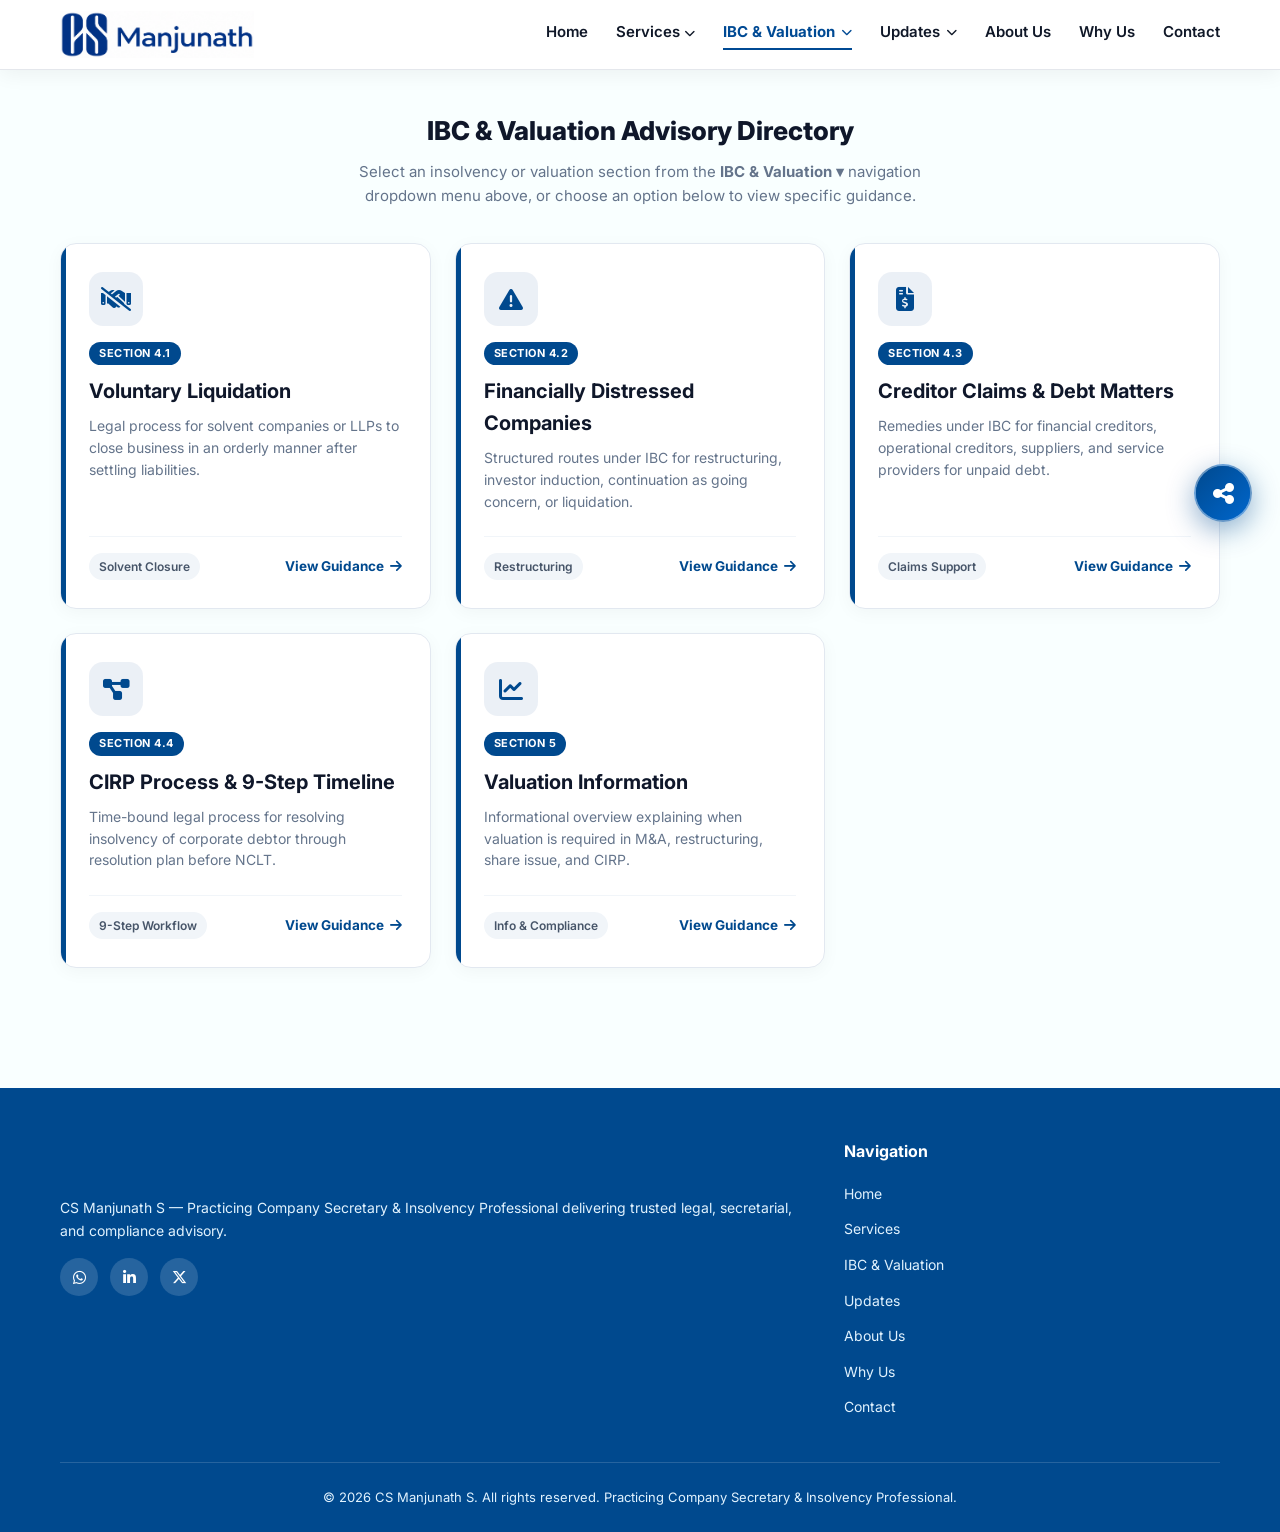
==== commit f47b1f3f: "Replace ICSI logo in header and footer with new CS Manjunath brand logo (light and dark footer varia" ====
--- a/ibc-valuation.html
+++ b/ibc-valuation.html
@@ -19,7 +19,7 @@
         <div class="container nav-wrapper">
             <div class="logo" id="logoHomeBtn">
                 <a href="index.html" id="logoLink">
-                    <img src="ICSI_logo.PNG" alt="ICSI Logo" class="brand-logo-img">
+                    <img src="cs_manjunath_logo.png" alt="CS Manjunath Logo" class="brand-logo-img">
                 </a>
             </div>
             <ul class="nav-links" id="navLinks">
@@ -446,7 +446,7 @@
         <div class="container">
             <div class="footer-grid">
                 <div class="footer-brand">
-                    <img src="ICSI_logo.PNG" alt="ICSI Logo" class="footer-logo-img">
+                    <img src="cs_manjunath_logo_white.png" alt="CS Manjunath Logo" class="footer-logo-img">
                     <p style="margin-top: 14px;">CS Manjunath S — Practicing Company Secretary & Insolvency Professional delivering trusted legal, secretarial, and compliance advisory.</p>
                     <div class="social-links">
                         <a href="https://wa.me/919964307595?text=Hello%20Sir,%20I%20visited%20your%20website%20and%20would%20like%20assistance.%20Kindly%20contact%20me." target="_blank" class="social-icon" title="WhatsApp"><i class="fa-brands fa-whatsapp"></i></a>
--- a/style.css
+++ b/style.css
@@ -93,12 +93,12 @@
         }
 
         .brand-logo-img {
-            height: 46px;
-            width: auto;
-            object-fit: contain;
-            mix-blend-mode: multiply;
-            transition: transform 0.2s ease;
-        }
+    height: 48px;
+    width: auto;
+    object-fit: contain;
+    mix-blend-mode: multiply;
+    transition: transform 0.2s ease;
+}
 
         .brand-logo-img:hover {
             transform: scale(1.02);
@@ -1035,12 +1035,11 @@
         }
 
         .footer-logo-img {
-            height: 42px;
-            width: auto;
-            object-fit: contain;
-            filter: invert(1) brightness(200%);
-            mix-blend-mode: screen;
-        }
+    height: 44px;
+    width: auto;
+    object-fit: contain;
+    filter: none;
+}
 
         .footer-brand p {
             font-size: 14px;
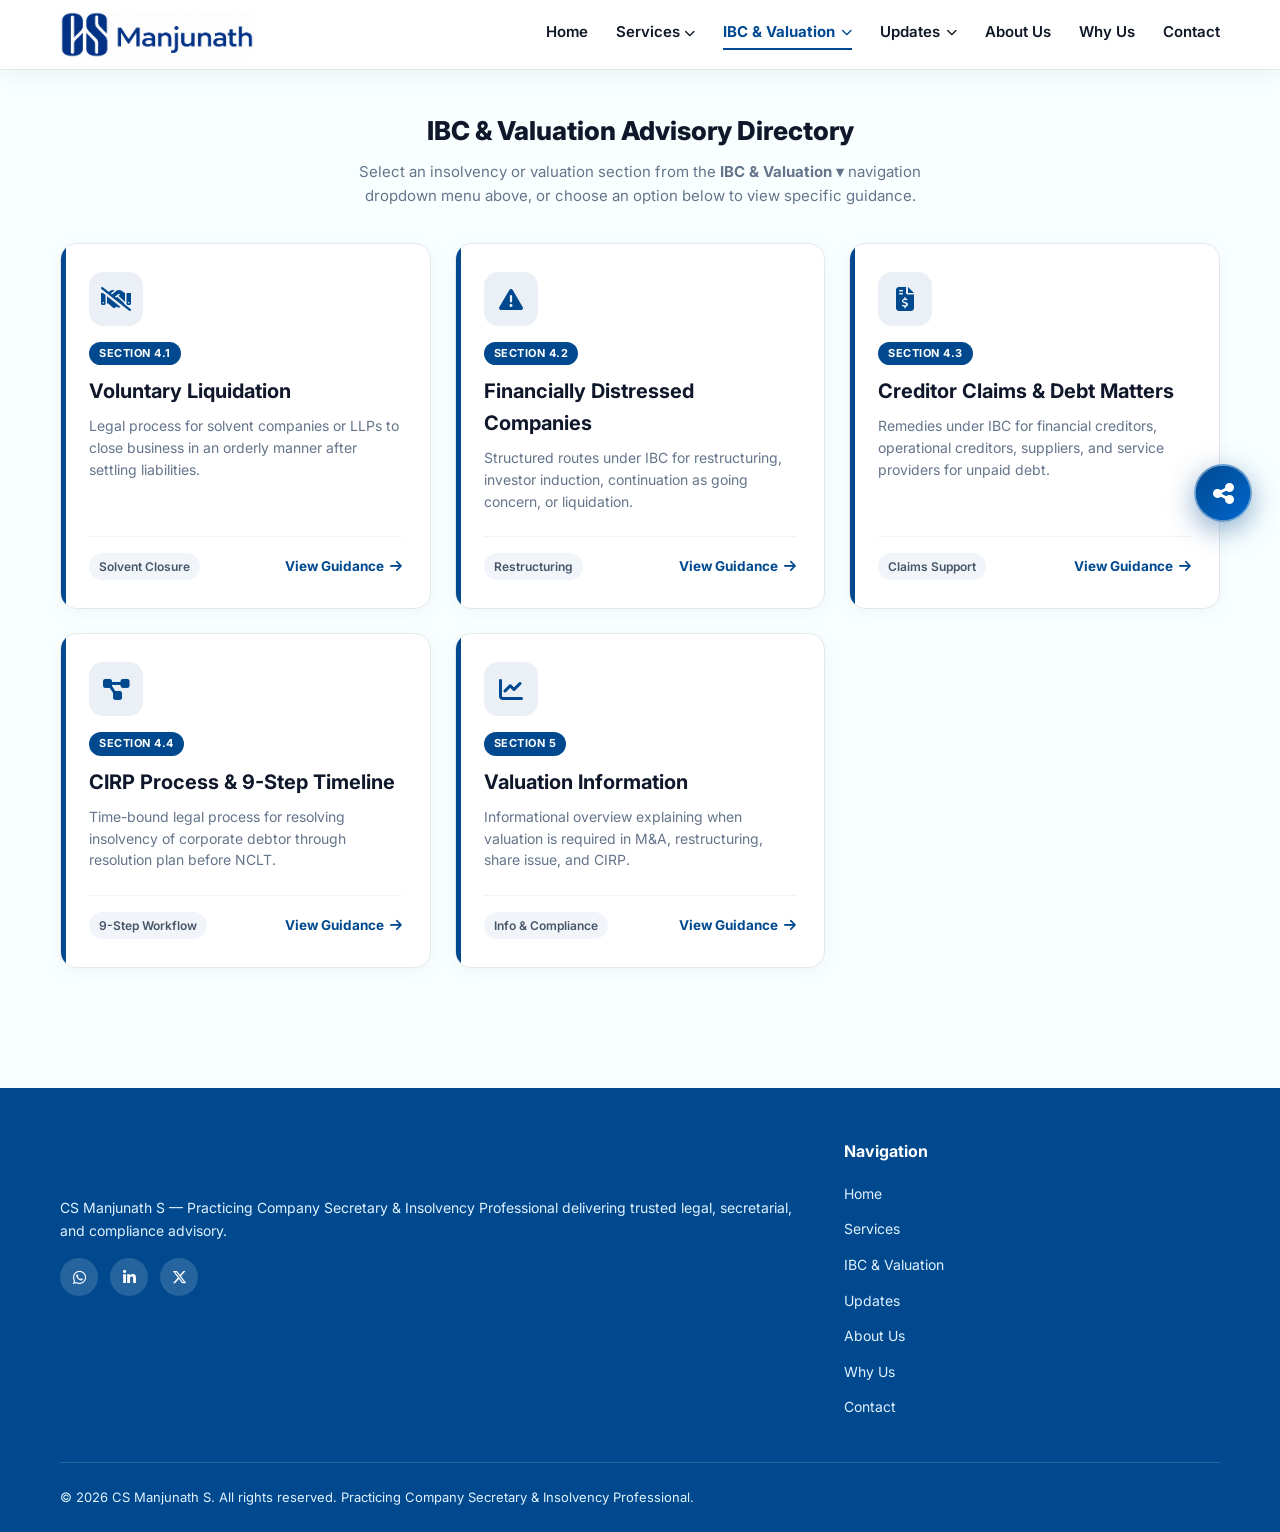
==== commit 7cf1b8e0: "Update Mandatory Compliance Notice text under Valuation Information section" ====
--- a/ibc-valuation.html
+++ b/ibc-valuation.html
@@ -2,8 +2,49 @@
 <html lang="en">
 <head>
     <meta charset="UTF-8">
+    <meta name="google-site-verification" content="hs1H9iYEh0L45tW0rpivCThTVf-tTQm9_wC4RE9LnFQ">
     <meta name="viewport" content="width=device-width, initial-scale=1.0">
-    <title>IBC & Valuation | CS Manjunath S - Insolvency & Corporate Advisory</title>
+        <!-- Primary SEO Meta Tags -->
+    <meta name="description" content="Expert IBC (Insolvency and Bankruptcy Code) advisory, CIRP, liquidation, MSME insolvency & business valuation services in Mysuru, Karnataka. CS Manjunath S – trusted insolvency advisor for Karnataka businesses.">
+    <meta name="keywords" content="IBC advisory Mysuru, insolvency bankruptcy Mysore, CIRP Karnataka, liquidation services Mysuru, MSME insolvency Mysore, business valuation Karnataka, corporate insolvency Mysuru, insolvency resolution professional Karnataka, IBC section 7 Mysore, debt resolution Mysuru, insolvency and bankruptcy code Karnataka">
+    <meta name="author" content="CS Manjunath S">
+    <meta name="robots" content="index, follow, max-snippet:-1, max-image-preview:large, max-video-preview:-1">
+    <meta name="geo.region" content="IN-KA">
+    <meta name="geo.placename" content="Mysuru, Karnataka, India">
+    <meta name="language" content="English">
+
+    <!-- Canonical URL -->
+    <link rel="canonical" href="https://www.csmanjunath.com/ibc-valuation.html">
+
+    <!-- Open Graph / Facebook / WhatsApp / LinkedIn -->
+    <meta property="og:type" content="website">
+    <meta property="og:url" content="https://www.csmanjunath.com/ibc-valuation.html">
+    <meta property="og:title" content="IBC & Business Valuation Advisory Mysuru | CS Manjunath S">
+    <meta property="og:description" content="Specialized IBC advisory, CIRP, liquidation and business valuation services for Karnataka businesses. Expert guidance in Mysuru for insolvency resolution and corporate debt restructuring.">
+    <meta property="og:image" content="https://www.csmanjunath.com/cs_manjunath_profile.jpg">
+    <meta property="og:image:width" content="800">
+    <meta property="og:image:height" content="1000">
+    <meta property="og:site_name" content="CS Manjunath S | Company Secretary Mysuru">
+    <meta property="og:locale" content="en_IN">
+
+    <!-- Twitter Card -->
+    <meta name="twitter:card" content="summary_large_image">
+    <meta name="twitter:title" content="IBC & Business Valuation Advisory Mysuru | CS Manjunath S">
+    <meta name="twitter:description" content="Specialized IBC advisory, CIRP, liquidation and business valuation services for Karnataka businesses. Expert guidance in Mysuru for insolvency resolution and corporate debt restructuring.">
+    <meta name="twitter:image" content="https://www.csmanjunath.com/cs_manjunath_profile.jpg">
+    
+    <!-- BreadcrumbList Schema -->
+    <script type="application/ld+json">
+    {
+      "@context": "https://schema.org",
+      "@type": "BreadcrumbList",
+      "itemListElement": [
+        { "@type": "ListItem", "position": 1, "name": "Home", "item": "https://www.csmanjunath.com/" },
+        { "@type": "ListItem", "position": 2, "name": "IBC & Valuation", "item": "https://www.csmanjunath.com/ibc-valuation.html" }
+      ]
+    }
+    </script>
+    <title>IBC & Business Valuation Services Mysuru | Insolvency Advisory – CS Manjunath S</title>
     <!-- Font Awesome Icons -->
     <link rel="stylesheet" href="https://cdnjs.cloudflare.com/ajax/libs/font-awesome/6.4.0/css/all.min.css">
     <!-- Google Fonts (Inter) -->
@@ -12,6 +53,7 @@
     <link rel="stylesheet" href="style.css">
 </head>
 <body id="top-anchor">
+    <h1 class="seo-h1-hidden">IBC & Business Valuation Advisory Services in Mysuru</h1>
 
     <!-- Header Navigation -->
         <!-- Header Navigation -->
@@ -427,7 +469,7 @@
                             <i class="fa-solid fa-shield-halved"></i>
                             <h5>Mandatory Compliance Notice</h5>
                         </div>
-                        <p>This section is provided strictly for general informational purposes. The website does not state or imply that CS Manjunath S is a Registered Valuer, undertakes statutory valuation, prepares valuation reports, certifies value, or offers valuation as an independent professional service.</p>
+                        <p>This section is provided strictly for general informational purposes. CS Manjunath S is a registered Insolvency Professional, and his professional services are confined to assignments and advisory matters under the Insolvency and Bankruptcy Code, 2016. He is not a Registered Valuer and does not undertake statutory valuations, certify value, independently determine fair value, or issue valuation reports; any support provided in relation to valuation matters is limited to general advisory, coordination and compliance assistance, while the actual valuation must be carried out and certified by a duly registered valuer.</p>
                     </div>
 
                     <div class="ibc-action-bar" style="margin-top: 24px;">
--- a/style.css
+++ b/style.css
@@ -1,3 +1,16 @@
+/* SEO: Visually hidden H1 — readable by Google, invisible to users */
+.seo-h1-hidden {
+    position: absolute;
+    width: 1px;
+    height: 1px;
+    padding: 0;
+    margin: -1px;
+    overflow: hidden;
+    clip: rect(0, 0, 0, 0);
+    white-space: nowrap;
+    border: 0;
+}
+
 :root {
             --blue-primary: #00498E;
             --blue-accent: #004A94;
@@ -3330,3 +3343,61 @@
         transition: transform 0.25s ease;
     }
 }
+
+/* ==========================================================================
+   Live Visitor Counter Badge (Footer Integration)
+   ========================================================================== */
+.footer-bottom {
+    display: flex !important;
+    flex-wrap: wrap !important;
+    justify-content: space-between !important;
+    align-items: center !important;
+    gap: 12px !important;
+    text-align: left !important;
+}
+
+.visitor-counter-wrapper {
+    display: inline-flex;
+    align-items: center;
+}
+
+.visitor-counter-badge {
+    display: inline-flex;
+    align-items: center;
+    gap: 8px;
+    background: rgba(255, 255, 255, 0.06);
+    border: 1px solid rgba(255, 255, 255, 0.12);
+    padding: 6px 14px;
+    border-radius: 20px;
+    font-size: 13px;
+    color: #E2E8F0;
+    font-weight: 500;
+}
+
+.visitor-counter-badge i {
+    color: #38BDF8;
+}
+
+.visitor-badge-img {
+    height: 20px;
+    vertical-align: middle;
+}
+
+@media (max-width: 768px) {
+    .footer-bottom {
+        flex-direction: column !important;
+        justify-content: center !important;
+        text-align: center !important;
+    }
+}
+
+.visitor-count-number {
+    font-weight: 700;
+    color: #38BDF8;
+    background: rgba(56, 189, 248, 0.12);
+    padding: 2px 8px;
+    border-radius: 6px;
+    margin-left: 4px;
+    font-family: 'Inter', monospace;
+    letter-spacing: 0.5px;
+}
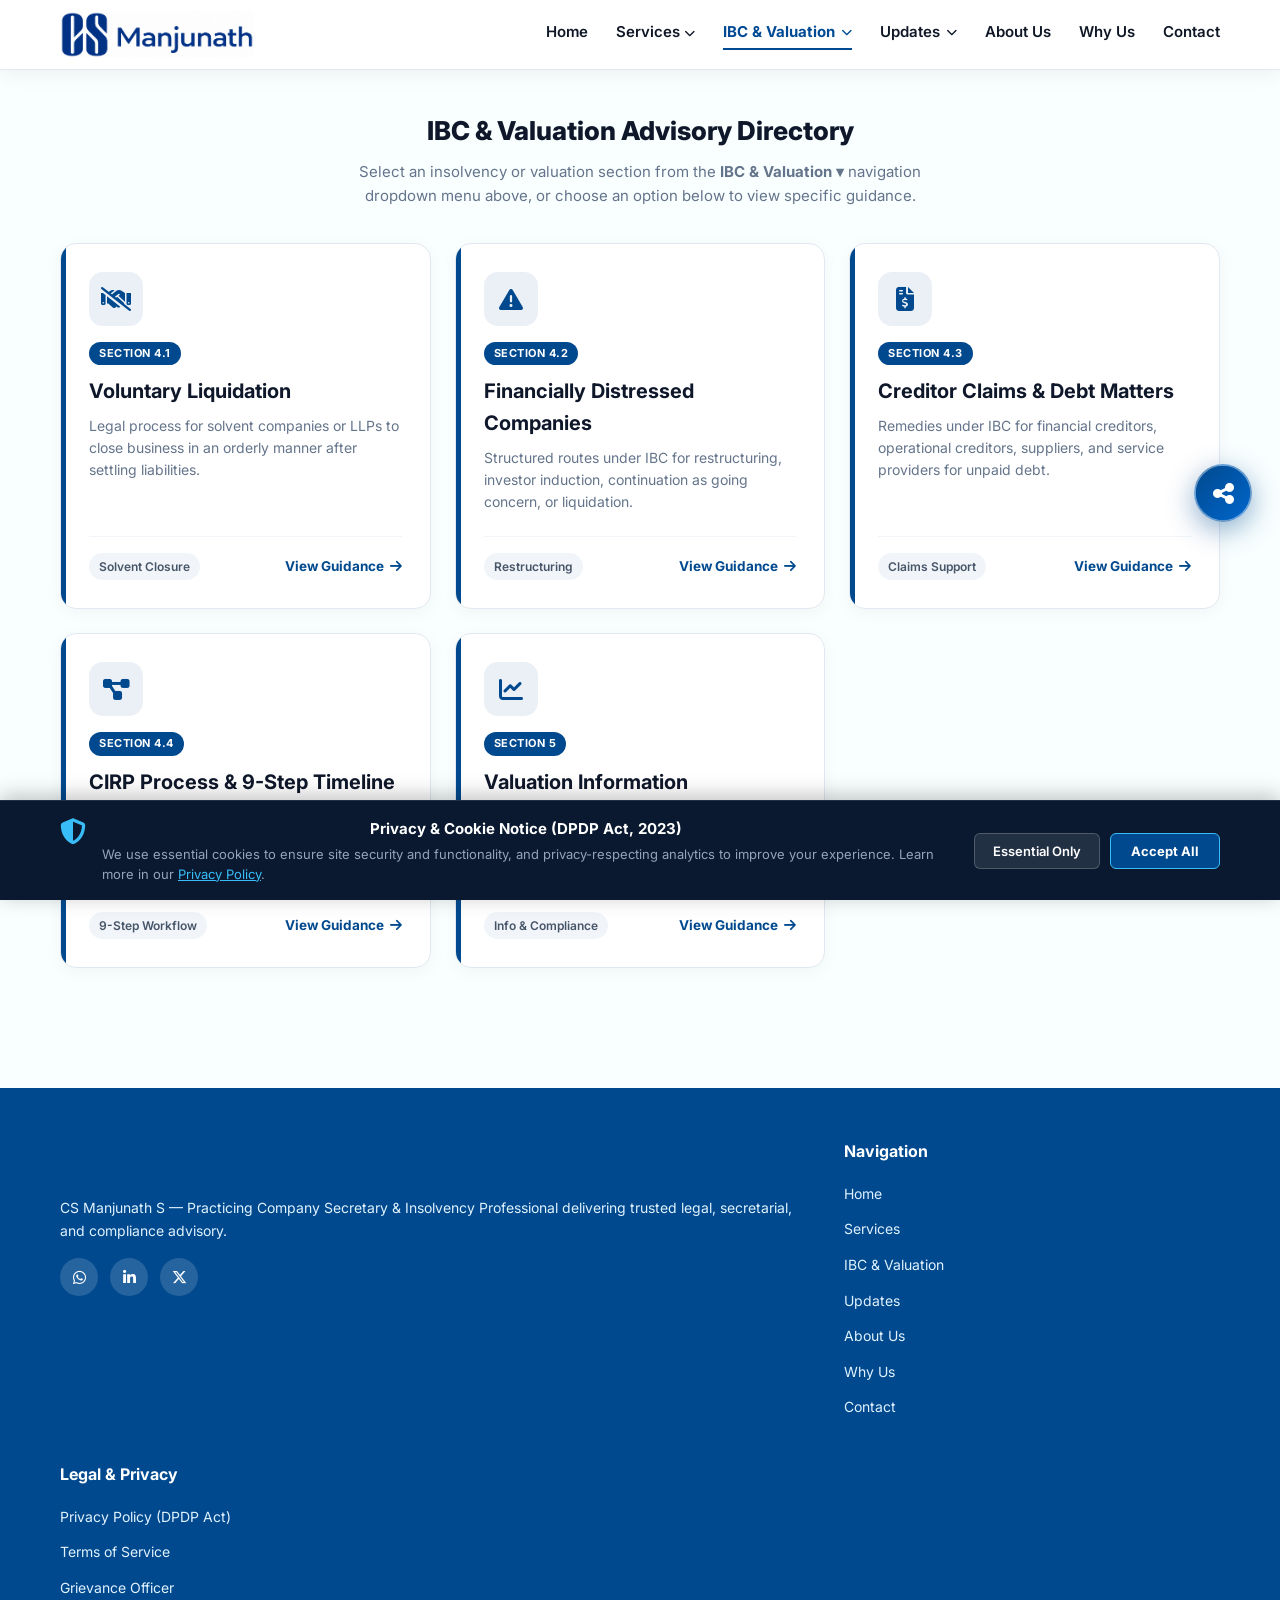
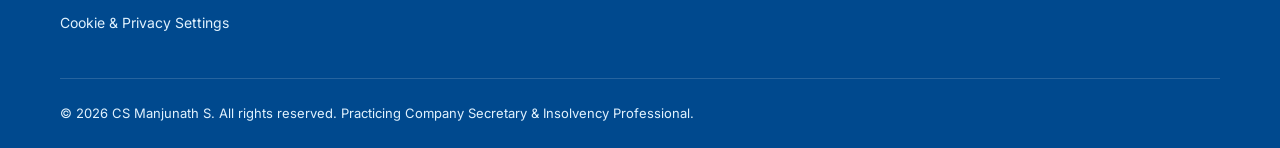
==== commit c9a44dcc: "Complete DPDP Act 2023 compliance implementation across all pages" ====
--- a/ibc-valuation.html
+++ b/ibc-valuation.html
@@ -1,6 +1,19 @@
 <!DOCTYPE html>
 <html lang="en">
 <head>
+    <!-- Google tag (gtag.js) -->
+    <script async src="https://www.googletagmanager.com/gtag/js?id=G-2ZXNT6Z7KW"></script>
+    <script>
+      window.dataLayer = window.dataLayer || [];
+      function gtag(){dataLayer.push(arguments);}
+      gtag("js", new Date());
+      // Default DPDP Consent: Denied until user affirmatively accepts
+      gtag("consent", "default", {
+        "analytics_storage": "denied",
+        "ad_storage": "denied"
+      });
+      gtag("config", "G-2ZXNT6Z7KW");
+    </script>
     <meta charset="UTF-8">
     <meta name="google-site-verification" content="hs1H9iYEh0L45tW0rpivCThTVf-tTQm9_wC4RE9LnFQ">
     <meta name="viewport" content="width=device-width, initial-scale=1.0">
@@ -509,6 +522,17 @@
                         <li><a href="index.html#contact">Contact</a></li>
                     </ul>
                 </div>
+
+                <div>
+                    <h4 style="margin-bottom: 16px; font-size: 16px; text-align: left; color: white;">Legal & Privacy</h4>
+                    <ul class="footer-links">
+                        <li><a href="privacy-policy.html">Privacy Policy (DPDP Act)</a></li>
+                        <li><a href="terms.html">Terms of Service</a></li>
+                        <li><a href="privacy-policy.html#grievance-officer">Grievance Officer</a></li>
+                        <li><a href="javascript:void(0)" onclick="openCookieModal()">Cookie & Privacy Settings</a></li>
+                    </ul>
+                </div>
+
             </div>
 
             <div class="footer-bottom">
@@ -572,6 +596,13 @@
                     <label for="waMessage">Message / Enquiry Details</label>
                     <textarea id="waMessage" rows="3" placeholder="Briefly describe your query or requirement..."></textarea>
                 </div>
+                <div class="form-checkbox-group">
+                    <input type="checkbox" id="waConsent" required>
+                    <label for="waConsent">
+                        I consent to the collection and processing of my contact details by CS Manjunath S for addressing this enquiry in accordance with the <a href="privacy-policy.html" target="_blank">Privacy Policy (DPDP Act)</a>. *
+                    </label>
+                </div>
+
                 <button type="submit" class="btn btn-whatsapp modal-submit-btn">
                     <i class="fa-brands fa-whatsapp"></i> Send Through WhatsApp
                 </button>
@@ -584,5 +615,62 @@
 
     <!-- External JavaScript -->
     <script src="script.js"></script>
+
+    <!-- DPDP Cookie Consent Banner -->
+    <div id="dpdpCookieBanner" class="dpdp-cookie-banner" style="display: none;">
+        <div class="container dpdp-banner-inner">
+            <div class="dpdp-banner-text">
+                <i class="fa-solid fa-shield-halved dpdp-banner-icon"></i>
+                <div>
+                    <h4>Privacy & Cookie Notice (DPDP Act, 2023)</h4>
+                    <p>We use essential cookies to ensure site security and functionality, and privacy-respecting analytics to improve your experience. Learn more in our <a href="privacy-policy.html">Privacy Policy</a>.</p>
+                </div>
+            </div>
+            <div class="dpdp-banner-actions">
+                <button class="btn dpdp-btn-essential" onclick="rejectOptionalCookies()">Essential Only</button>
+                <button class="btn dpdp-btn-accept" onclick="acceptAllCookies()">Accept All</button>
+            </div>
+        </div>
+    </div>
+
+    <!-- Cookie & Privacy Settings Modal -->
+    <div id="cookieSettingsModal" class="modal-overlay">
+        <div class="modal-card cookie-settings-card">
+            <button class="modal-close-btn" onclick="closeCookieModal()">&times;</button>
+            <div class="modal-header">
+                <i class="fa-solid fa-sliders modal-wa-icon" style="color: var(--blue-primary);"></i>
+                <h3>Cookie & Privacy Preferences</h3>
+                <p>Manage your consent settings as per the Digital Personal Data Protection Act, 2023</p>
+            </div>
+            <div class="cookie-options-list">
+                <div class="cookie-option-item">
+                    <div class="cookie-option-info">
+                        <strong>1. Strictly Necessary Cookies & Storage</strong>
+                        <p>Essential for basic website navigation, security, and storing your consent preferences. Cannot be turned off.</p>
+                    </div>
+                    <div class="cookie-toggle">
+                        <span class="badge-always-active">Always Active</span>
+                    </div>
+                </div>
+                <div class="cookie-option-item">
+                    <div class="cookie-option-info">
+                        <strong>2. Anonymous Analytics Cookies (Google Analytics 4)</strong>
+                        <p>Helps us understand website performance, visitor volume, and popular services without identifying you individually.</p>
+                    </div>
+                    <div class="cookie-toggle">
+                        <label class="switch">
+                            <input type="checkbox" id="analyticsToggle">
+                            <span class="slider round"></span>
+                        </label>
+                    </div>
+                </div>
+            </div>
+            <div class="cookie-modal-actions">
+                <button class="btn btn-secondary" onclick="closeCookieModal()">Cancel</button>
+                <button class="btn btn-primary" onclick="saveCustomCookiePreferences()">Save Preferences</button>
+            </div>
+        </div>
+    </div>
+
 </body>
 </html>
--- a/style.css
+++ b/style.css
@@ -3401,3 +3401,610 @@
     font-family: 'Inter', monospace;
     letter-spacing: 0.5px;
 }
+
+
+/* ==========================================================================
+   DPDP Act, 2023 Statutory Privacy & Terms Styling
+   ========================================================================== */
+.policy-header-section {
+    background: linear-gradient(135deg, #0A192F 0%, #00498E 100%);
+    color: #FFFFFF;
+    padding: 120px 0 50px;
+    text-align: center;
+}
+
+.policy-badge {
+    display: inline-flex;
+    align-items: center;
+    gap: 8px;
+    background: rgba(56, 189, 248, 0.15);
+    border: 1px solid rgba(56, 189, 248, 0.3);
+    color: #38BDF8;
+    padding: 6px 16px;
+    border-radius: 20px;
+    font-size: 13px;
+    font-weight: 600;
+    margin-bottom: 16px;
+    text-transform: uppercase;
+    letter-spacing: 0.5px;
+}
+
+.policy-header-section h2 {
+    font-size: 36px;
+    font-weight: 800;
+    margin-bottom: 12px;
+    color: #FFFFFF;
+}
+
+.policy-subtitle {
+    font-size: 16px;
+    color: #94A3B8;
+    max-width: 760px;
+    margin: 0 auto 20px;
+    line-height: 1.6;
+}
+
+.policy-meta {
+    display: flex;
+    justify-content: center;
+    flex-wrap: wrap;
+    gap: 24px;
+    font-size: 13px;
+    color: #CBD5E1;
+}
+
+.policy-meta span {
+    display: inline-flex;
+    align-items: center;
+    gap: 8px;
+}
+
+.language-select-bar {
+    background: #F1F5F9;
+    padding: 16px 0;
+    border-bottom: 1px solid #E2E8F0;
+}
+
+.lang-pill-container {
+    display: flex;
+    justify-content: center;
+    gap: 12px;
+    flex-wrap: wrap;
+}
+
+.lang-pill-btn {
+    background: #FFFFFF;
+    border: 1px solid #CBD5E1;
+    color: #334155;
+    padding: 8px 20px;
+    border-radius: 24px;
+    font-size: 14px;
+    font-weight: 600;
+    cursor: pointer;
+    transition: all 0.2s ease;
+    display: inline-flex;
+    align-items: center;
+    gap: 8px;
+}
+
+.lang-pill-btn:hover {
+    border-color: var(--blue-primary);
+    color: var(--blue-primary);
+}
+
+.lang-pill-btn.active {
+    background: var(--blue-primary);
+    color: #FFFFFF;
+    border-color: var(--blue-primary);
+    box-shadow: 0 2px 8px rgba(0, 73, 142, 0.25);
+}
+
+.policy-main-content {
+    padding: 50px 0 80px;
+    background: #F8FAFC;
+}
+
+.policy-card {
+    background: #FFFFFF;
+    border-radius: 12px;
+    border: 1px solid #E2E8F0;
+    padding: 36px 40px;
+    margin-bottom: 30px;
+    box-shadow: 0 2px 10px rgba(0, 0, 0, 0.03);
+}
+
+.policy-card-header {
+    display: flex;
+    align-items: center;
+    gap: 16px;
+    margin-bottom: 20px;
+    border-bottom: 2px solid #F1F5F9;
+    padding-bottom: 14px;
+}
+
+.sec-num {
+    background: #EFF6FF;
+    color: var(--blue-primary);
+    font-size: 14px;
+    font-weight: 800;
+    padding: 6px 12px;
+    border-radius: 8px;
+    border: 1px solid #DBEAFE;
+}
+
+.policy-card-header h3 {
+    font-size: 22px;
+    font-weight: 700;
+    color: var(--text-dark);
+    margin: 0;
+}
+
+.policy-card p {
+    font-size: 15px;
+    line-height: 1.8;
+    color: #475569;
+    margin-bottom: 16px;
+}
+
+.fiduciary-box {
+    background: #F8FAFC;
+    border: 1px solid #E2E8F0;
+    border-left: 4px solid var(--blue-primary);
+    padding: 20px 24px;
+    border-radius: 0 8px 8px 0;
+    margin-top: 18px;
+}
+
+.fiduciary-box h4 {
+    font-size: 16px;
+    color: var(--blue-primary);
+    margin-bottom: 12px;
+    display: flex;
+    align-items: center;
+    gap: 8px;
+}
+
+.fiduciary-box ul {
+    list-style: none;
+    padding: 0;
+    margin: 0;
+}
+
+.fiduciary-box ul li {
+    font-size: 14px;
+    color: #334155;
+    margin-bottom: 8px;
+    line-height: 1.6;
+}
+
+.data-table-wrapper {
+    overflow-x: auto;
+    margin-top: 20px;
+}
+
+.policy-table {
+    width: 100%;
+    border-collapse: collapse;
+    font-size: 14px;
+    text-align: left;
+}
+
+.policy-table th {
+    background: #F1F5F9;
+    color: #1E293B;
+    padding: 12px 16px;
+    border: 1px solid #E2E8F0;
+    font-weight: 700;
+}
+
+.policy-table td {
+    padding: 14px 16px;
+    border: 1px solid #E2E8F0;
+    color: #475569;
+    line-height: 1.6;
+}
+
+.policy-bullets {
+    padding-left: 20px;
+    margin-bottom: 16px;
+}
+
+.policy-bullets li {
+    font-size: 15px;
+    color: #475569;
+    line-height: 1.8;
+    margin-bottom: 10px;
+}
+
+.rights-grid {
+    display: grid;
+    grid-template-columns: repeat(auto-fit, minmax(280px, 1fr));
+    gap: 20px;
+    margin-top: 24px;
+}
+
+.right-item {
+    background: #F8FAFC;
+    border: 1px solid #E2E8F0;
+    padding: 24px;
+    border-radius: 10px;
+    transition: all 0.2s ease;
+}
+
+.right-item:hover {
+    border-color: #93C5FD;
+    box-shadow: 0 4px 12px rgba(0, 73, 142, 0.08);
+}
+
+.right-icon {
+    width: 44px;
+    height: 44px;
+    background: #EFF6FF;
+    color: var(--blue-primary);
+    border-radius: 8px;
+    display: flex;
+    align-items: center;
+    justify-content: center;
+    font-size: 18px;
+    margin-bottom: 14px;
+}
+
+.right-item h4 {
+    font-size: 16px;
+    font-weight: 700;
+    color: var(--text-dark);
+    margin-bottom: 8px;
+}
+
+.right-item p {
+    font-size: 14px;
+    color: #64748B;
+    margin: 0;
+    line-height: 1.6;
+}
+
+.rights-action-box {
+    background: #FEF3C7;
+    border: 1px solid #FDE68A;
+    border-radius: 8px;
+    padding: 16px 20px;
+    color: #92400E;
+    font-size: 14px;
+    margin-top: 24px;
+    line-height: 1.6;
+}
+
+.grievance-contact-card {
+    display: flex;
+    gap: 24px;
+    background: #F8FAFC;
+    border: 1px solid #E2E8F0;
+    border-left: 4px solid var(--blue-primary);
+    padding: 24px;
+    border-radius: 0 10px 10px 0;
+    margin-top: 20px;
+    align-items: flex-start;
+}
+
+.grievance-avatar {
+    width: 56px;
+    height: 56px;
+    background: var(--blue-primary);
+    color: #FFFFFF;
+    border-radius: 12px;
+    display: flex;
+    align-items: center;
+    justify-content: center;
+    font-size: 24px;
+    flex-shrink: 0;
+}
+
+.grievance-details h4 {
+    font-size: 18px;
+    color: var(--text-dark);
+    margin-bottom: 4px;
+}
+
+.role-badge {
+    display: inline-block;
+    background: #EFF6FF;
+    color: var(--blue-primary);
+    font-size: 12px;
+    font-weight: 700;
+    padding: 3px 10px;
+    border-radius: 12px;
+    margin-bottom: 12px !important;
+}
+
+.grievance-details p {
+    font-size: 14px;
+    color: #334155;
+    margin-bottom: 6px;
+    line-height: 1.6;
+}
+
+.dpbi-notice-box {
+    background: #EFF6FF;
+    border: 1px solid #BFDBFE;
+    border-radius: 8px;
+    padding: 20px;
+    margin-top: 24px;
+}
+
+.dpbi-notice-box h4 {
+    font-size: 15px;
+    color: var(--blue-primary);
+    margin-bottom: 8px;
+    display: flex;
+    align-items: center;
+    gap: 8px;
+}
+
+.dpbi-notice-box p {
+    font-size: 14px;
+    color: #1E3A8A;
+    margin: 0;
+    line-height: 1.6;
+}
+
+.kn-content {
+    font-family: "Noto Sans Kannada", "Inter", sans-serif;
+}
+
+/* ==========================================================================
+   DPDP Cookie Consent Banner & Modal
+   ========================================================================== */
+.dpdp-cookie-banner {
+    position: fixed;
+    bottom: 0;
+    left: 0;
+    right: 0;
+    background: #0A192F;
+    color: #FFFFFF;
+    padding: 16px 20px;
+    box-shadow: 0 -4px 20px rgba(0, 0, 0, 0.25);
+    z-index: 99999;
+    border-top: 1px solid rgba(255, 255, 255, 0.1);
+    animation: slideUpBanner 0.4s ease forwards;
+}
+
+@keyframes slideUpBanner {
+    from { transform: translateY(100%); opacity: 0; }
+    to { transform: translateY(0); opacity: 1; }
+}
+
+.dpdp-banner-inner {
+    display: flex;
+    align-items: center;
+    justify-content: space-between;
+    gap: 24px;
+    flex-wrap: wrap;
+}
+
+.dpdp-banner-text {
+    display: flex;
+    align-items: flex-start;
+    gap: 16px;
+    flex: 1;
+    min-width: 280px;
+}
+
+.dpdp-banner-icon {
+    font-size: 26px;
+    color: #38BDF8;
+    margin-top: 2px;
+}
+
+.dpdp-banner-text h4 {
+    font-size: 15px;
+    font-weight: 700;
+    color: #FFFFFF;
+    margin-bottom: 4px;
+}
+
+.dpdp-banner-text p {
+    font-size: 13px;
+    color: #94A3B8;
+    margin: 0;
+    line-height: 1.5;
+}
+
+.dpdp-banner-text a {
+    color: #38BDF8;
+    text-decoration: underline;
+}
+
+.dpdp-banner-actions {
+    display: flex;
+    gap: 10px;
+    flex-wrap: wrap;
+}
+
+.dpdp-btn-essential {
+    background: rgba(255, 255, 255, 0.1);
+    color: #FFFFFF;
+    border: 1px solid rgba(255, 255, 255, 0.2);
+    padding: 9px 18px;
+    border-radius: 6px;
+    font-size: 13px;
+    font-weight: 600;
+    cursor: pointer;
+    transition: all 0.2s ease;
+}
+
+.dpdp-btn-essential:hover {
+    background: rgba(255, 255, 255, 0.2);
+}
+
+.dpdp-btn-accept {
+    background: #00498E;
+    color: #FFFFFF;
+    border: 1px solid #38BDF8;
+    padding: 9px 20px;
+    border-radius: 6px;
+    font-size: 13px;
+    font-weight: 700;
+    cursor: pointer;
+    transition: all 0.2s ease;
+}
+
+.dpdp-btn-accept:hover {
+    background: #003366;
+    box-shadow: 0 2px 10px rgba(56, 189, 248, 0.3);
+}
+
+/* Cookie Settings Modal */
+.cookie-settings-card {
+    max-width: 580px;
+}
+
+.cookie-options-list {
+    display: flex;
+    flex-direction: column;
+    gap: 16px;
+    margin: 20px 0;
+}
+
+.cookie-option-item {
+    display: flex;
+    justify-content: space-between;
+    align-items: center;
+    background: #F8FAFC;
+    border: 1px solid #E2E8F0;
+    border-radius: 8px;
+    padding: 16px;
+    gap: 16px;
+}
+
+.cookie-option-info strong {
+    display: block;
+    font-size: 14px;
+    color: var(--text-dark);
+    margin-bottom: 4px;
+}
+
+.cookie-option-info p {
+    font-size: 12px;
+    color: #64748B;
+    margin: 0;
+    line-height: 1.5;
+}
+
+.badge-always-active {
+    background: #DCFCE7;
+    color: #166534;
+    font-size: 11px;
+    font-weight: 700;
+    padding: 4px 10px;
+    border-radius: 12px;
+    white-space: nowrap;
+}
+
+.cookie-modal-actions {
+    display: flex;
+    justify-content: flex-end;
+    gap: 10px;
+    border-top: 1px solid #E2E8F0;
+    padding-top: 16px;
+}
+
+/* Switch Toggle UI */
+.switch {
+    position: relative;
+    display: inline-block;
+    width: 44px;
+    height: 24px;
+}
+
+.switch input {
+    opacity: 0;
+    width: 0;
+    height: 0;
+}
+
+.slider {
+    position: absolute;
+    cursor: pointer;
+    top: 0; left: 0; right: 0; bottom: 0;
+    background-color: #CBD5E1;
+    transition: .3s;
+}
+
+.slider:before {
+    position: absolute;
+    content: "";
+    height: 18px;
+    width: 18px;
+    left: 3px;
+    bottom: 3px;
+    background-color: white;
+    transition: .3s;
+}
+
+input:checked + .slider {
+    background-color: var(--blue-primary);
+}
+
+input:checked + .slider:before {
+    transform: translateX(20px);
+}
+
+.slider.round {
+    border-radius: 24px;
+}
+
+.slider.round:before {
+    border-radius: 50%;
+}
+
+/* WhatsApp Form DPDP Consent Checkbox */
+.form-checkbox-group {
+    display: flex;
+    align-items: flex-start;
+    gap: 10px;
+    margin-top: 14px;
+    margin-bottom: 16px;
+    font-size: 12px;
+    color: #475569;
+    line-height: 1.5;
+}
+
+.form-checkbox-group input[type="checkbox"] {
+    margin-top: 3px;
+    width: 16px;
+    height: 16px;
+    accent-color: var(--blue-primary);
+    cursor: pointer;
+    flex-shrink: 0;
+}
+
+.form-checkbox-group label {
+    cursor: pointer;
+}
+
+.form-checkbox-group a {
+    color: var(--blue-primary);
+    text-decoration: underline;
+    font-weight: 600;
+}
+
+@media (max-width: 768px) {
+    .policy-card {
+        padding: 24px 20px;
+    }
+    .policy-header-section h2 {
+        font-size: 26px;
+    }
+    .grievance-contact-card {
+        flex-direction: column;
+        align-items: center;
+        text-align: center;
+    }
+    .dpdp-banner-inner {
+        flex-direction: column;
+        align-items: stretch;
+    }
+    .dpdp-banner-actions {
+        justify-content: flex-end;
+    }
+}
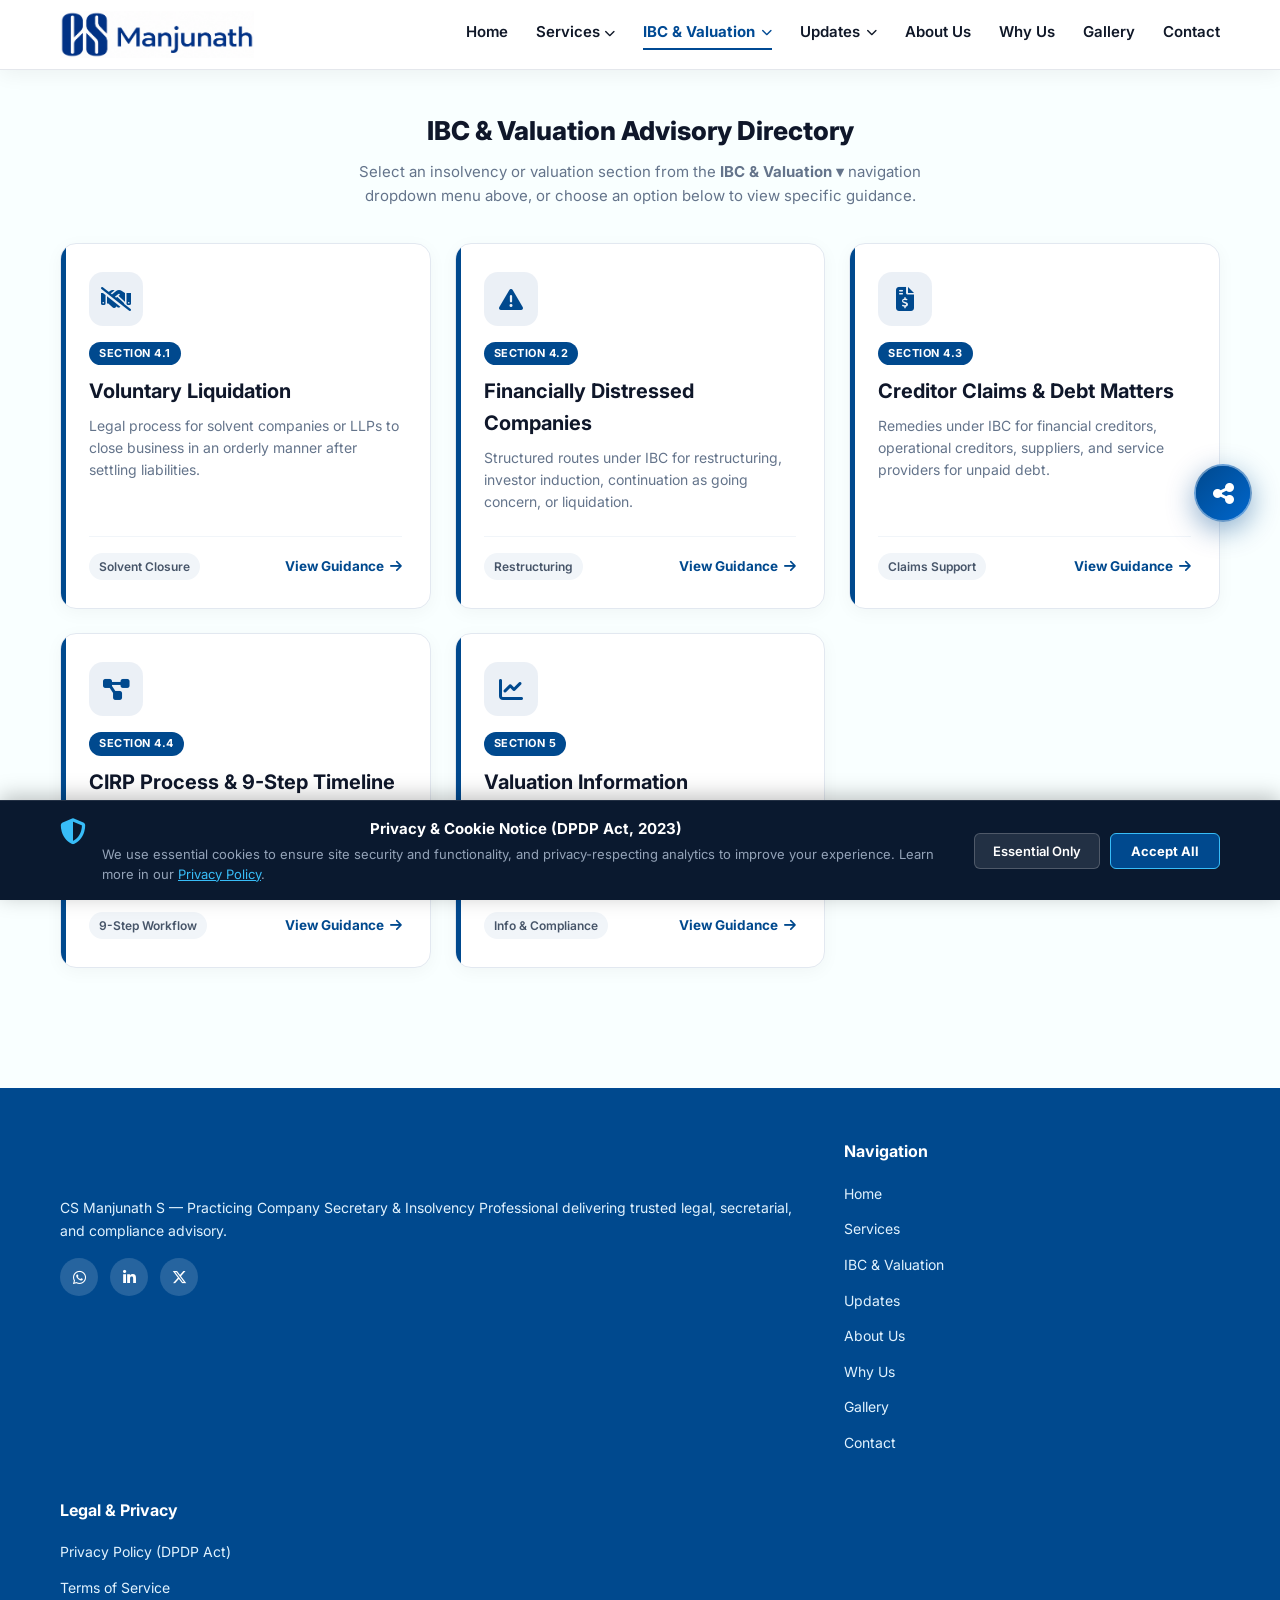
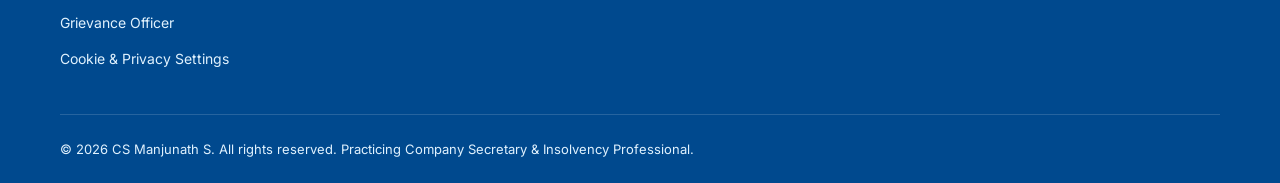
==== commit d8c34d24: "Add FEMA & RBI Compliance service and Events & Seminars Gallery with interactive Lightbox" ====
--- a/ibc-valuation.html
+++ b/ibc-valuation.html
@@ -135,6 +135,7 @@
     <li><a href="services.html?part=part-4&service=secretarial-audit-legal-due-diligence">Secretarial Audit & Legal Due Diligence</a></li>
     <li><a href="services.html?part=part-4&service=board-general-meeting-advisory">Board & General Meeting Advisory</a></li>
     <li><a href="services.html?part=part-4&service=corporate-governance-policy-drafting">Corporate Governance & Policy Drafting</a></li>
+    <li><a href="services.html?part=part-4&service=fema-rbi-compliance">FEMA & RBI Compliance</a></li>
 </ul>
 
                         </li>
@@ -182,6 +183,7 @@
                 </li>
                 <li><a href="index.html#about">About Us</a></li>
                 <li><a href="index.html#why-us">Why Us</a></li>
+                <li><a href="index.html#gallery">Gallery</a></li>
                 <li><a href="index.html#contact">Contact</a></li>
             </ul>
             <div class="menu-toggle" id="menuToggle">
@@ -519,6 +521,7 @@
                         <li><a href="updates.html">Updates</a></li>
                         <li><a href="index.html#about">About Us</a></li>
                         <li><a href="index.html#why-us">Why Us</a></li>
+                <li><a href="index.html#gallery">Gallery</a></li>
                         <li><a href="index.html#contact">Contact</a></li>
                     </ul>
                 </div>
--- a/style.css
+++ b/style.css
@@ -4008,3 +4008,324 @@
         justify-content: flex-end;
     }
 }
+
+
+/* ==========================================================================
+   Events & Seminars Gallery Section Styling
+   ========================================================================== */
+.gallery-section {
+    padding: 85px 0 90px;
+    background: linear-gradient(180deg, #F8FAFC 0%, #FFFFFF 100%);
+    position: relative;
+    border-top: 1px solid #E2E8F0;
+}
+
+.gallery-header-wrap {
+    text-align: center;
+    max-width: 800px;
+    margin: 0 auto 50px;
+}
+
+.gallery-badge {
+    display: inline-flex;
+    align-items: center;
+    gap: 8px;
+    background: #EFF6FF;
+    border: 1px solid #BFDBFE;
+    color: var(--blue-primary);
+    padding: 6px 18px;
+    border-radius: 30px;
+    font-size: 13px;
+    font-weight: 700;
+    text-transform: uppercase;
+    letter-spacing: 0.5px;
+    margin-bottom: 14px;
+}
+
+.gallery-header-wrap h2 {
+    font-size: 34px;
+    font-weight: 800;
+    color: var(--text-dark);
+    margin-bottom: 12px;
+}
+
+.events-gallery-grid {
+    display: grid;
+    grid-template-columns: repeat(3, 1fr);
+    gap: 30px;
+}
+
+.gallery-card {
+    background: #FFFFFF;
+    border-radius: 14px;
+    overflow: hidden;
+    border: 1px solid #E2E8F0;
+    box-shadow: 0 4px 18px rgba(0, 0, 0, 0.05);
+    transition: transform 0.3s ease, box-shadow 0.3s ease, border-color 0.3s ease;
+    cursor: pointer;
+    display: flex;
+    flex-direction: column;
+}
+
+.gallery-card:hover {
+    transform: translateY(-8px);
+    box-shadow: 0 14px 30px rgba(0, 73, 142, 0.12);
+    border-color: #93C5FD;
+}
+
+.gallery-img-container {
+    position: relative;
+    width: 100%;
+    height: 260px;
+    overflow: hidden;
+    background: #0A192F;
+}
+
+.gallery-img {
+    width: 100%;
+    height: 100%;
+    object-fit: cover;
+    object-position: center top;
+    transition: transform 0.5s ease;
+}
+
+.gallery-card:hover .gallery-img {
+    transform: scale(1.06);
+}
+
+.gallery-overlay {
+    position: absolute;
+    inset: 0;
+    background: linear-gradient(180deg, rgba(10, 25, 47, 0.2) 0%, rgba(10, 25, 47, 0.85) 100%);
+    display: flex;
+    flex-direction: column;
+    align-items: center;
+    justify-content: center;
+    gap: 8px;
+    opacity: 0;
+    transition: opacity 0.3s ease;
+}
+
+.gallery-card:hover .gallery-overlay {
+    opacity: 1;
+}
+
+.gallery-zoom-icon {
+    width: 48px;
+    height: 48px;
+    border-radius: 50%;
+    background: #FFFFFF;
+    color: var(--blue-primary);
+    display: flex;
+    align-items: center;
+    justify-content: center;
+    font-size: 18px;
+    box-shadow: 0 4px 12px rgba(0,0,0,0.3);
+    transform: scale(0.8);
+    transition: transform 0.3s ease;
+}
+
+.gallery-card:hover .gallery-zoom-icon {
+    transform: scale(1);
+}
+
+.gallery-view-text {
+    color: #FFFFFF;
+    font-size: 13px;
+    font-weight: 600;
+    letter-spacing: 0.5px;
+}
+
+.gallery-card-content {
+    padding: 24px;
+    display: flex;
+    flex-direction: column;
+    flex-grow: 1;
+}
+
+.event-tag {
+    display: inline-flex;
+    align-items: center;
+    gap: 6px;
+    font-size: 12px;
+    font-weight: 700;
+    color: var(--blue-primary);
+    background: #EFF6FF;
+    padding: 4px 12px;
+    border-radius: 6px;
+    margin-bottom: 12px;
+    width: fit-content;
+}
+
+.gallery-card-content h4 {
+    font-size: 18px;
+    font-weight: 700;
+    color: var(--text-dark);
+    margin-bottom: 10px;
+    line-height: 1.4;
+}
+
+.gallery-card-content p {
+    font-size: 14px;
+    color: #64748B;
+    line-height: 1.6;
+    margin: 0;
+}
+
+/* Lightbox Modal */
+.gallery-lightbox-overlay {
+    position: fixed;
+    inset: 0;
+    background: rgba(10, 25, 47, 0.92);
+    backdrop-filter: blur(8px);
+    z-index: 999999;
+    display: flex;
+    align-items: center;
+    justify-content: center;
+    padding: 20px;
+    opacity: 0;
+    visibility: hidden;
+    transition: opacity 0.3s ease, visibility 0.3s ease;
+}
+
+.gallery-lightbox-overlay.active-lightbox {
+    opacity: 1;
+    visibility: visible;
+}
+
+.lightbox-content-box {
+    position: relative;
+    max-width: 920px;
+    width: 100%;
+    background: #0A192F;
+    border-radius: 16px;
+    overflow: hidden;
+    border: 1px solid rgba(255, 255, 255, 0.15);
+    box-shadow: 0 25px 60px rgba(0, 0, 0, 0.5);
+    animation: zoomInLightbox 0.3s ease forwards;
+}
+
+@keyframes zoomInLightbox {
+    from { transform: scale(0.92); opacity: 0; }
+    to { transform: scale(1); opacity: 1; }
+}
+
+.lightbox-close-btn {
+    position: absolute;
+    top: 16px;
+    right: 18px;
+    width: 40px;
+    height: 40px;
+    border-radius: 50%;
+    background: rgba(255, 255, 255, 0.2);
+    color: #FFFFFF;
+    border: none;
+    font-size: 26px;
+    display: flex;
+    align-items: center;
+    justify-content: center;
+    cursor: pointer;
+    z-index: 10;
+    transition: background 0.2s ease, transform 0.2s ease;
+}
+
+.lightbox-close-btn:hover {
+    background: #EF4444;
+    transform: scale(1.1);
+}
+
+.lightbox-image-wrap {
+    width: 100%;
+    max-height: 70vh;
+    display: flex;
+    align-items: center;
+    justify-content: center;
+    background: #050C16;
+}
+
+.lightbox-image-wrap img {
+    max-width: 100%;
+    max-height: 70vh;
+    object-fit: contain;
+    display: block;
+}
+
+.lightbox-caption {
+    padding: 20px 28px;
+    background: #0A192F;
+    color: #FFFFFF;
+    border-top: 1px solid rgba(255, 255, 255, 0.1);
+}
+
+.lightbox-caption h4 {
+    font-size: 18px;
+    font-weight: 700;
+    color: #38BDF8;
+    margin-bottom: 6px;
+}
+
+.lightbox-caption p {
+    font-size: 14px;
+    color: #CBD5E1;
+    margin: 0;
+    line-height: 1.5;
+}
+
+.lightbox-nav-btn {
+    position: absolute;
+    top: 45%;
+    transform: translateY(-50%);
+    width: 46px;
+    height: 46px;
+    border-radius: 50%;
+    background: rgba(255, 255, 255, 0.15);
+    color: #FFFFFF;
+    border: none;
+    font-size: 20px;
+    display: flex;
+    align-items: center;
+    justify-content: center;
+    cursor: pointer;
+    transition: all 0.2s ease;
+}
+
+.lightbox-nav-btn:hover {
+    background: var(--blue-primary);
+}
+
+.lightbox-nav-btn.prev-btn { left: 16px; }
+.lightbox-nav-btn.next-btn { right: 16px; }
+
+/* FEMA Table Styling */
+.fema-table-responsive {
+    overflow-x: auto;
+}
+
+.fema-filing-table th, .fema-filing-table td {
+    padding: 12px 16px;
+    border: 1px solid #E2E8F0;
+    line-height: 1.6;
+}
+
+@media (max-width: 992px) {
+    .events-gallery-grid {
+        grid-template-columns: repeat(2, 1fr);
+    }
+}
+
+@media (max-width: 640px) {
+    .events-gallery-grid {
+        grid-template-columns: 1fr;
+    }
+    .gallery-img-container {
+        height: 220px;
+    }
+    .gallery-header-wrap h2 {
+        font-size: 26px;
+    }
+    .lightbox-nav-btn {
+        width: 36px;
+        height: 36px;
+        font-size: 16px;
+    }
+}
